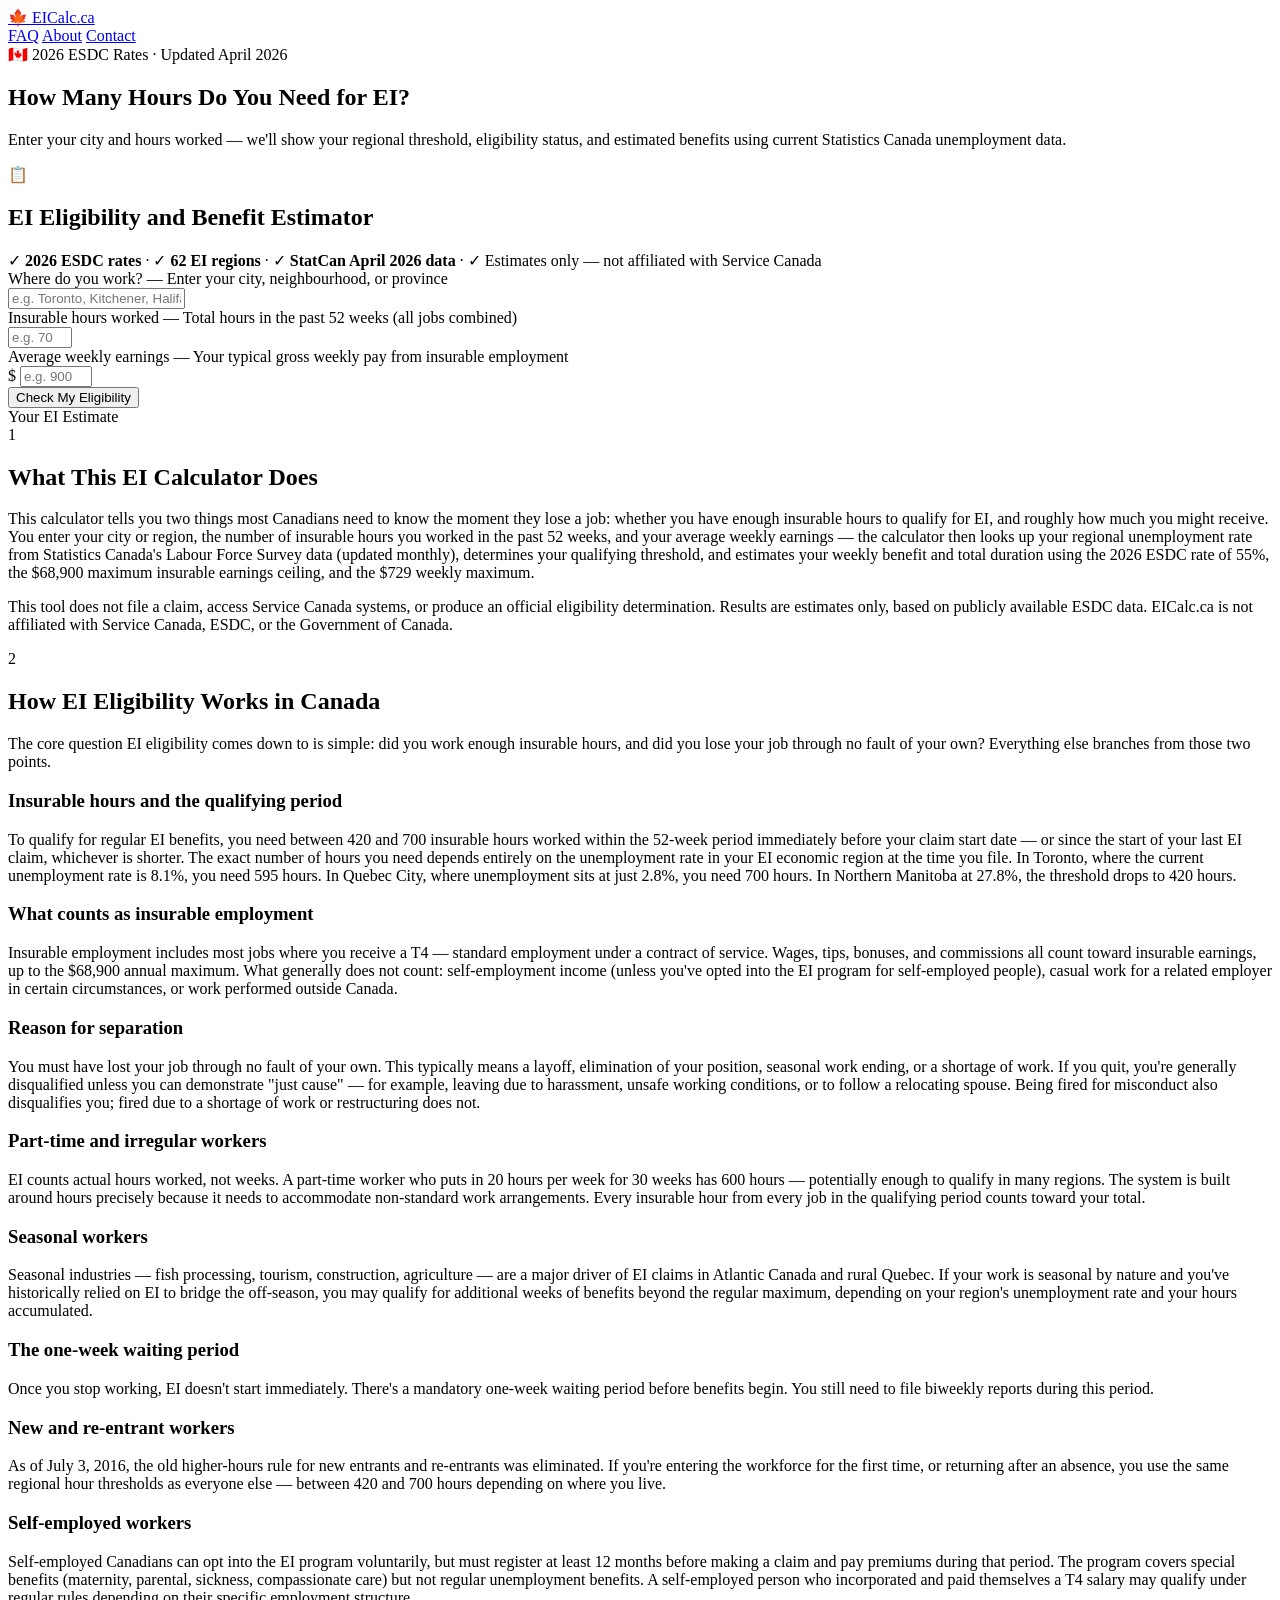
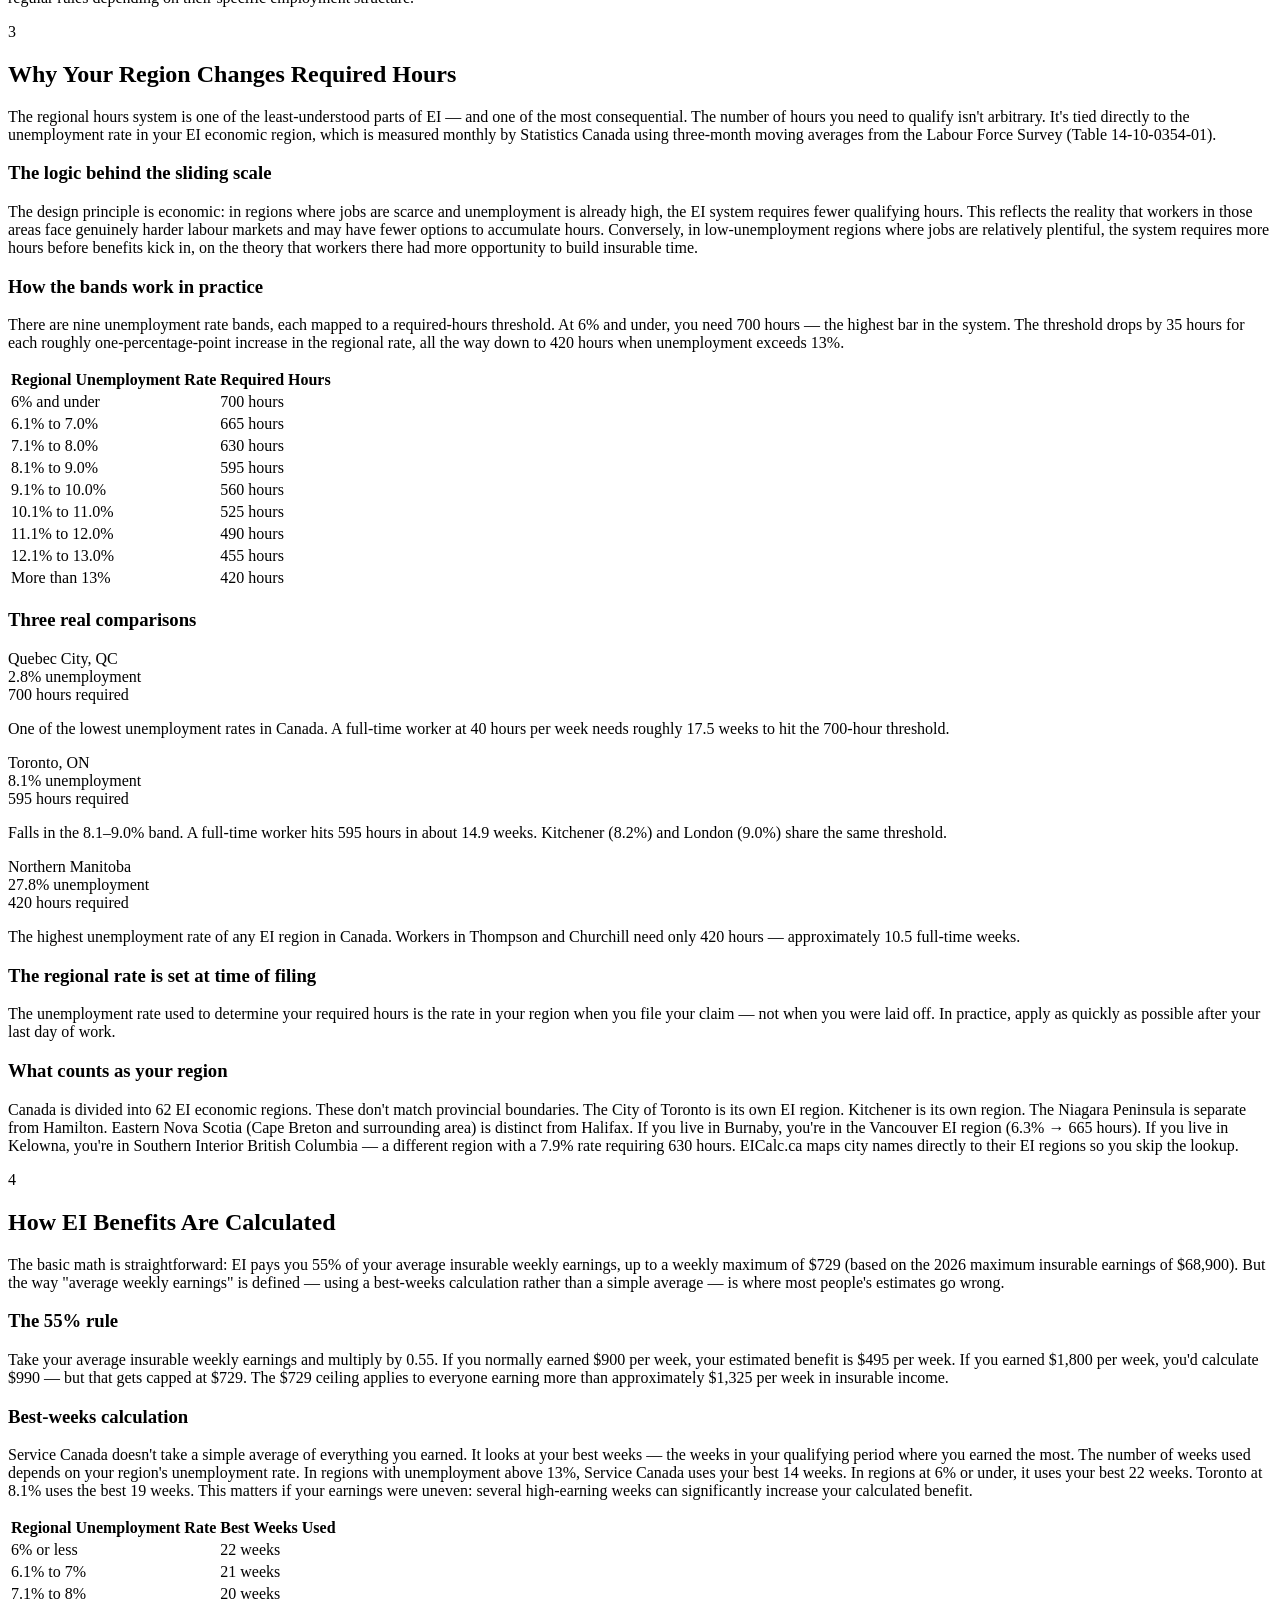
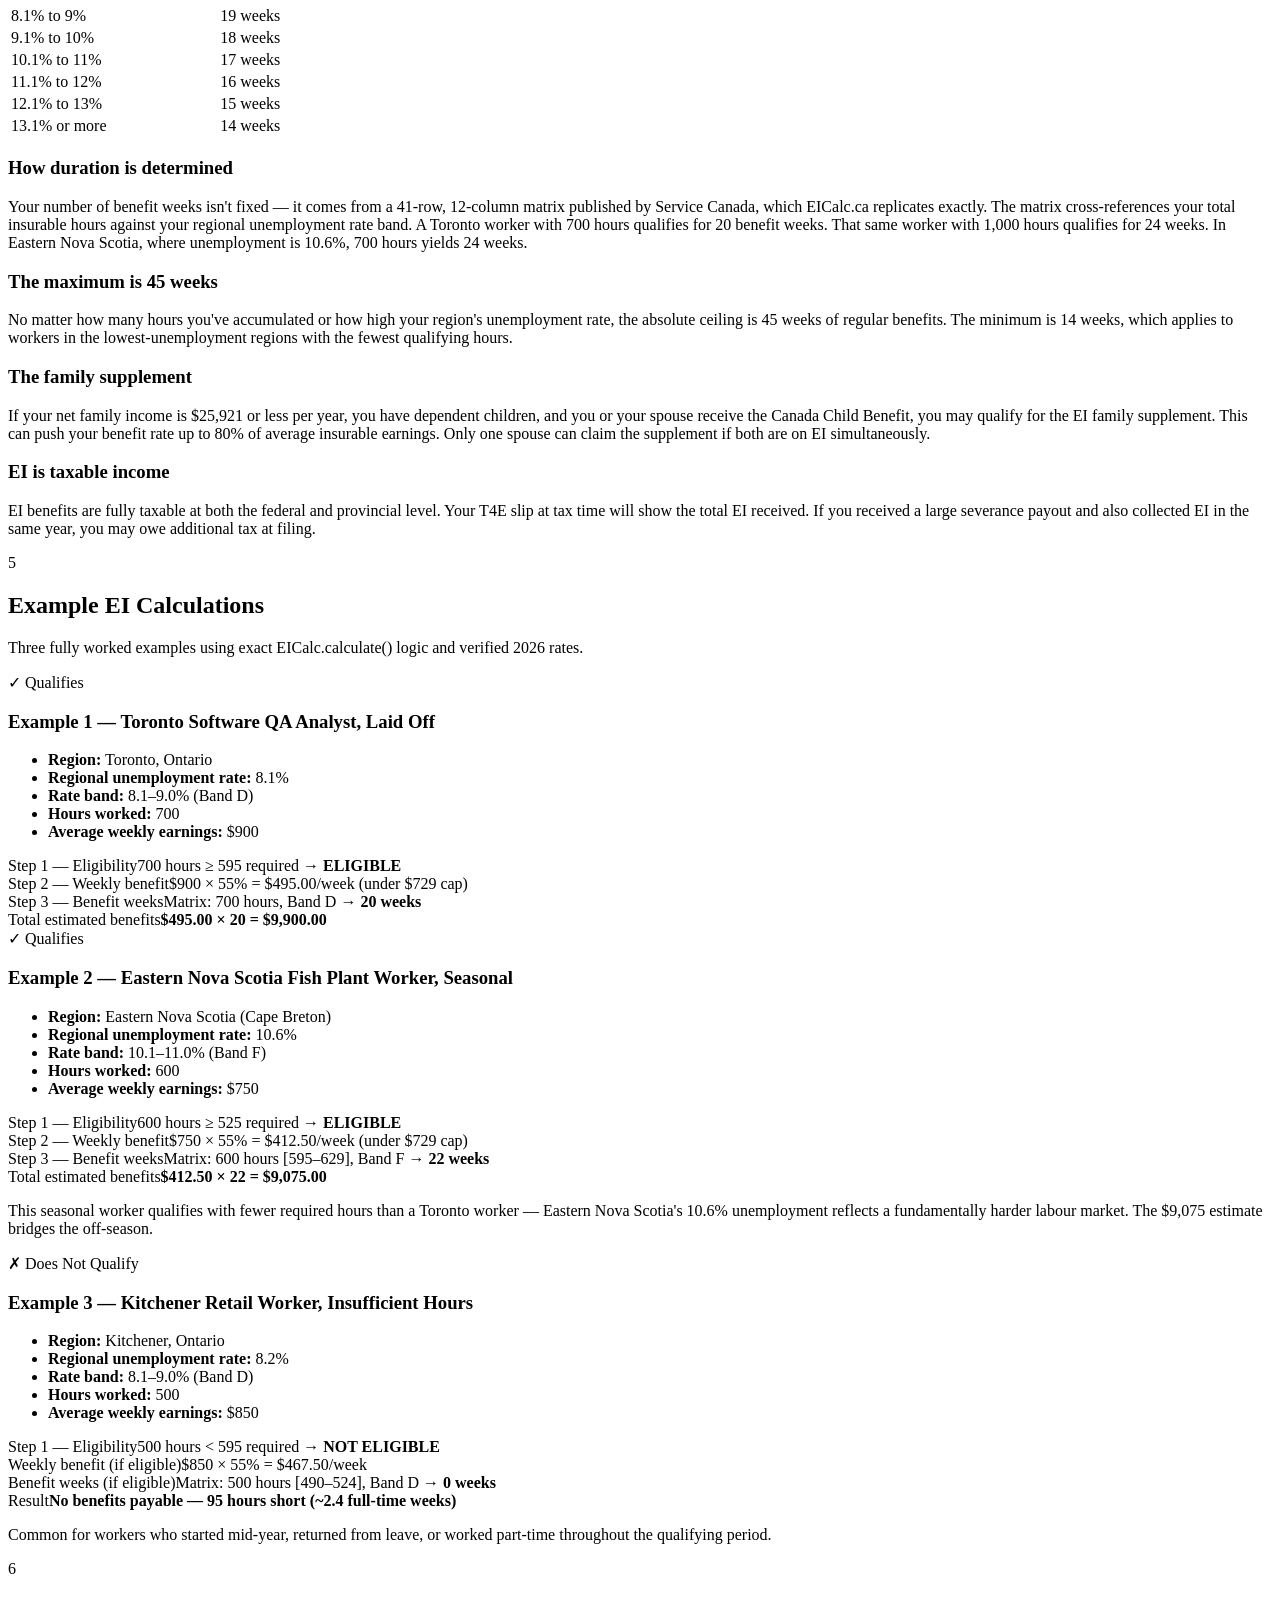
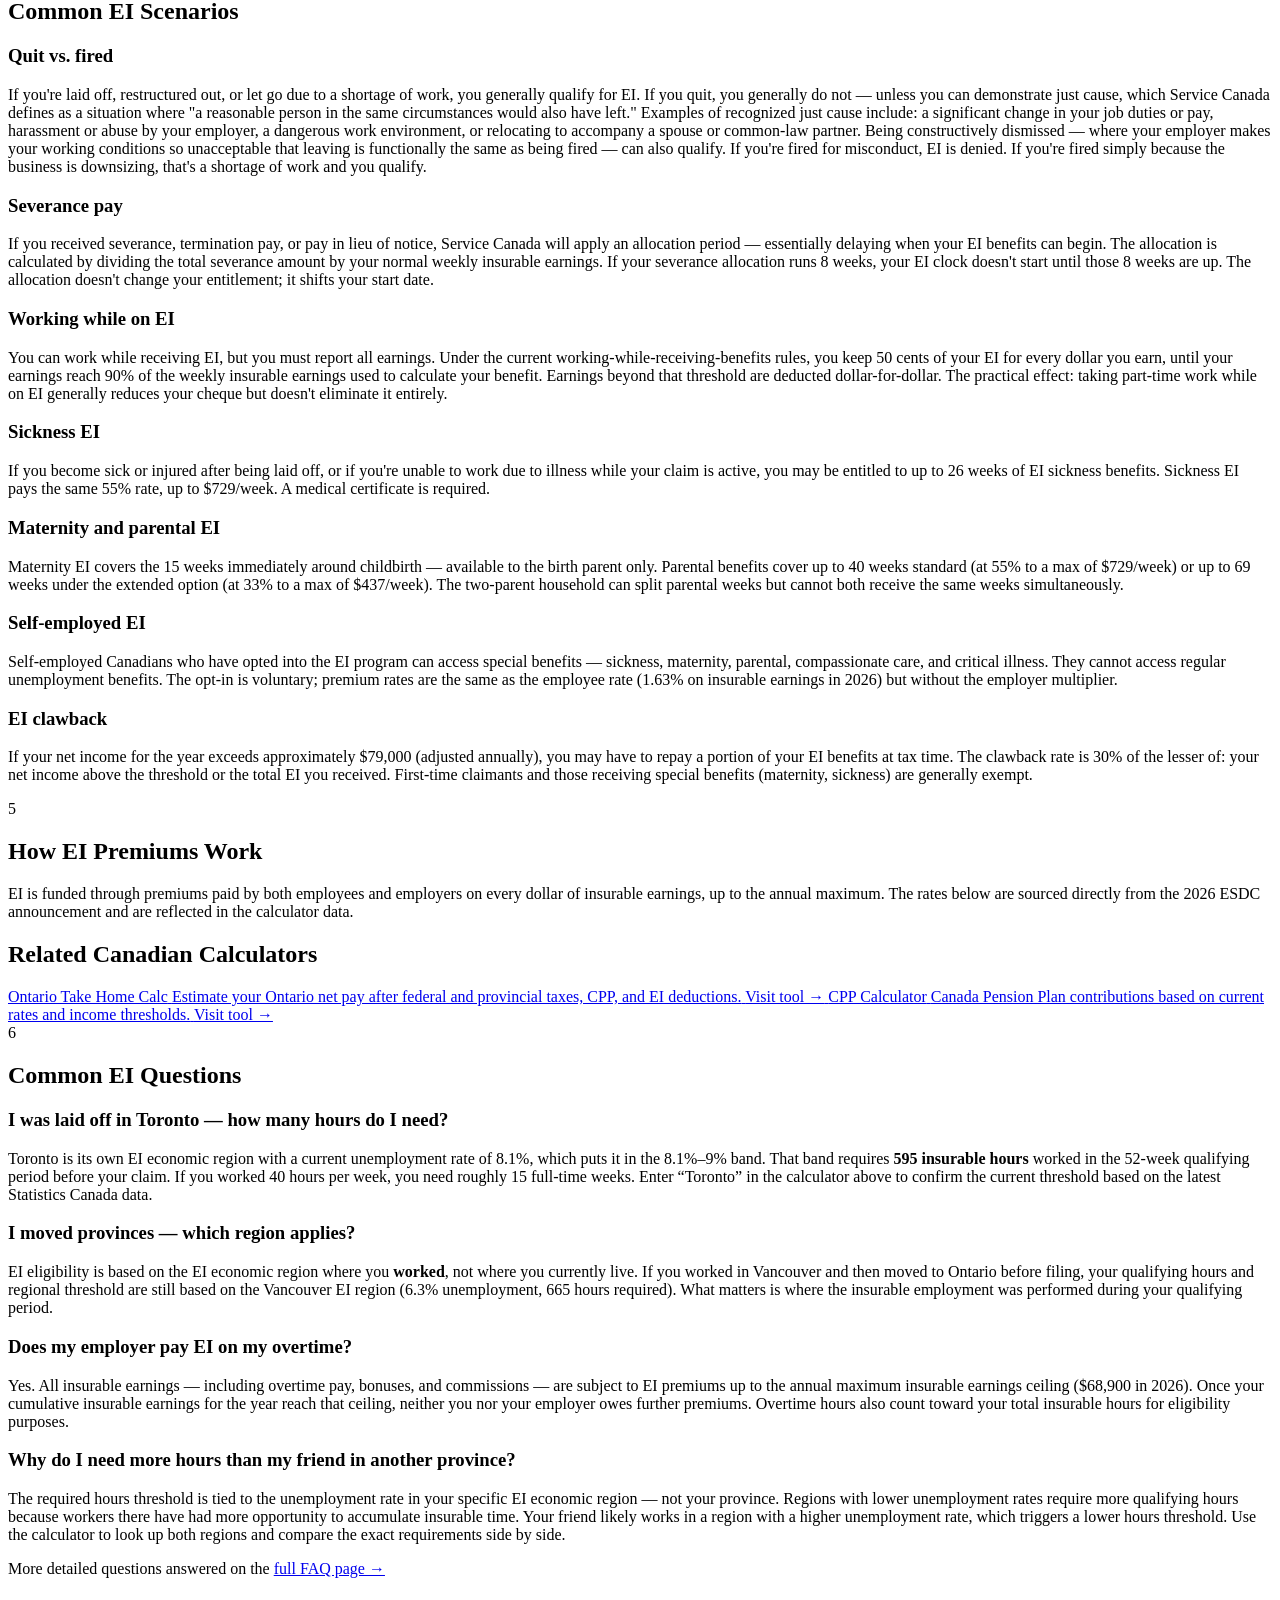
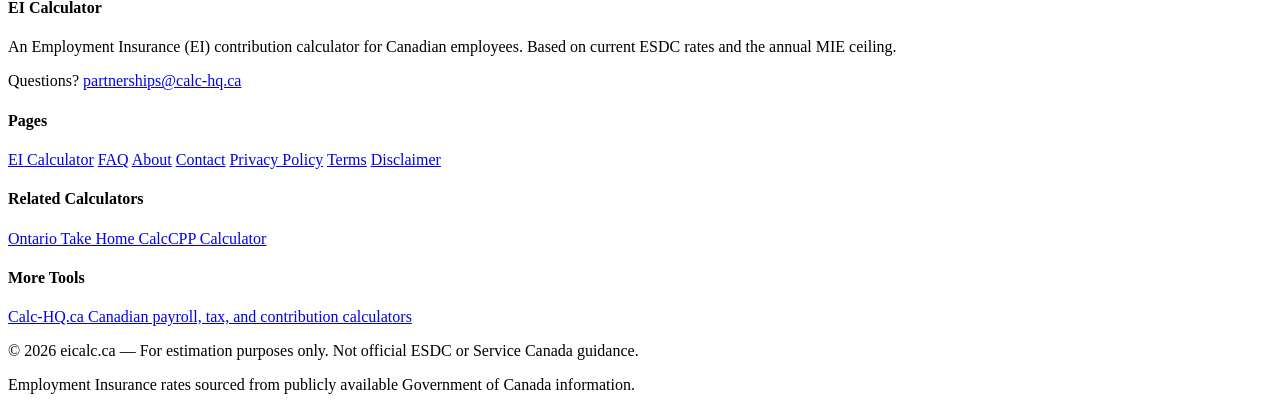
==== index.html @ e68c2d92 "index.html: add StatCan link, EI Premiums section, inline FAQ (authority gap patches)" ====
<!DOCTYPE html>
<html lang="en-CA">
<head>
  <meta charset="UTF-8" />
  <meta name="viewport" content="width=device-width, initial-scale=1.0" />
  <title>EI Eligibility Calculator 2026 — How Many Hours Do You Need? | EICalc.ca</title>
  <meta name="description" content="Find out how many insurable hours you need for EI and estimate your weekly benefits. Uses 2026 ESDC rates and current Statistics Canada regional unemployment data for all 62 EI regions." />
  <link rel="canonical" href="https://eicalc.ca/" />
  <link rel="icon" href="data:image/svg+xml,<svg xmlns='http://www.w3.org/2000/svg' viewBox='0 0 100 100'><text y='.9em' font-size='90'>🍁</text></svg>" />
  <link rel="stylesheet" href="css/style.css" />

  <script type="application/ld+json">
  {
    "@context": "https://schema.org",
    "@type": "WebApplication",
    "name": "EI Eligibility and Benefit Estimator",
    "url": "https://eicalc.ca",
    "description": "Enter your city or region, insurable hours worked, and average weekly earnings to find out if you qualify for EI and how much you could receive. Uses 2026 ESDC rates and Statistics Canada regional unemployment data.",
    "applicationCategory": "FinanceApplication",
    "operatingSystem": "Any",
    "browserRequirements": "Requires JavaScript",
    "offers": {
      "@type": "Offer",
      "price": "0",
      "priceCurrency": "CAD"
    },
    "creator": {
      "@type": "Organization",
      "name": "EICalc.ca",
      "url": "https://eicalc.ca"
    }
  }
  </script>

  <script async src="https://pagead2.googlesyndication.com/pagead/js/adsbygoogle.js?client=ca-pub-7744853829365165" crossorigin="anonymous"></script>
</head>
<body>

  <!-- ── Site Header ── -->
  <header class="site-header">
    <div class="header-inner">
      <a href="index.html" class="site-logo">
        <span class="logo-maple">🍁</span>
        <span class="logo-text">EI<span>Calc</span>.ca</span>
      </a>
      <nav class="site-nav">
        <a href="faq.html">FAQ</a>
        <a href="about.html">About</a>
        <a href="contact.html">Contact</a>
      </nav>
    </div>
  </header>

  <!-- ── Hero ── -->
  <section class="hero">
    <div class="hero-inner">
      <div class="hero-badge">🇨🇦 2026 ESDC Rates · Updated April 2026</div>
      <h1>How Many Hours Do You Need for EI?</h1>
      <p>Enter your city and hours worked — we'll show your regional threshold, eligibility status, and estimated benefits using current Statistics Canada unemployment data.</p>
    </div>
  </section>

  <!-- ── Main Content ── -->
  <main class="main-content">

    <!-- ── Calculator Card ── -->
    <div class="calc-card" id="calculator">
      <div class="calc-header">
        <span class="calc-icon">📋</span>
        <h2>EI Eligibility and Benefit Estimator</h2>
      </div>

      <div class="trust-strip">
        <span class="ts-item"><span>✓</span> <strong>2026 ESDC rates</strong></span>
        <span class="ts-sep">·</span>
        <span class="ts-item"><span>✓</span> <strong>62 EI regions</strong></span>
        <span class="ts-sep">·</span>
        <span class="ts-item"><span>✓</span> <strong>StatCan April 2026 data</strong></span>
        <span class="ts-sep">·</span>
        <span class="ts-item"><span>✓</span> Estimates only — not affiliated with Service Canada</span>
      </div>

      <div class="calc-body">

        <!-- Step 1: Location -->
        <div class="input-group">
          <label for="location-input">
            Where do you work?
            <span class="label-sub"> — Enter your city, neighbourhood, or province</span>
          </label>
          <div class="location-wrap">
            <input
              type="text"
              id="location-input"
              class="location-input"
              placeholder="e.g. Toronto, Kitchener, Halifax, BC…"
              autocomplete="off"
              aria-label="Enter your city or province"
              aria-autocomplete="list"
              aria-controls="autocomplete-list"
            />
            <div id="autocomplete-list" class="autocomplete-dropdown" role="listbox" aria-label="Region suggestions"></div>
          </div>
          <div id="region-confirmed" class="region-confirmed" aria-live="polite"></div>
        </div>

        <!-- Step 2: Hours Worked -->
        <div class="input-group">
          <label for="hours-input">
            Insurable hours worked
            <span class="label-sub"> — Total hours in the past 52 weeks (all jobs combined)</span>
          </label>
          <div class="input-wrap">
            <input
              type="number"
              id="hours-input"
              placeholder="e.g. 700"
              min="0"
              max="9999"
              step="1"
              aria-label="Hours worked in the past 52 weeks"
            />
          </div>
        </div>

        <!-- Step 3: Average Weekly Earnings -->
        <div class="input-group">
          <label for="earnings-input">
            Average weekly earnings
            <span class="label-sub"> — Your typical gross weekly pay from insurable employment</span>
          </label>
          <div class="input-wrap input-wrap-dollar">
            <span class="input-prefix">$</span>
            <input
              type="number"
              id="earnings-input"
              placeholder="e.g. 900"
              min="0"
              max="99999"
              step="1"
              aria-label="Average weekly earnings in dollars"
            />
          </div>
        </div>

        <!-- CTA -->
        <button class="btn-calculate" id="btn-check" onclick="runCalculator()">
          Check My Eligibility
        </button>

        <!-- Results Card -->
        <div class="results-section" id="results-section" aria-live="polite">
          <div class="results-divider"></div>
          <div class="results-label">Your EI Estimate</div>

          <div class="eligibility-banner" id="eligibility-banner"></div>

          <div class="results-grid" id="results-grid"></div>

          <div class="results-breakdown" id="results-breakdown"></div>

          <div class="results-note" id="results-note"></div>
        </div>

      </div><!-- /calc-body -->
    </div><!-- /calc-card -->

    <!-- Ad unit — after calculator -->
    <div class="ad-unit ad-inactive" aria-hidden="true">
      <ins class="adsbygoogle"
           data-ad-client="ca-pub-7744853829365165"
           data-ad-format="auto"
           data-full-width-responsive="true"></ins>
    </div>

    <!-- ── Authority Sections ── -->

    <!-- Section 1: What This Calculator Does -->
    <section class="authority-section" id="what-this-does">
      <div class="section-header">
        <div class="section-number">1</div>
        <h2>What This EI Calculator Does</h2>
      </div>
      <p>This calculator tells you two things most Canadians need to know the moment they lose a job: whether you have enough insurable hours to qualify for EI, and roughly how much you might receive. You enter your city or region, the number of insurable hours you worked in the past 52 weeks, and your average weekly earnings — the calculator then looks up your regional unemployment rate from Statistics Canada's Labour Force Survey data (updated monthly), determines your qualifying threshold, and estimates your weekly benefit and total duration using the 2026 ESDC rate of 55%, the $68,900 maximum insurable earnings ceiling, and the $729 weekly maximum.</p>
      <p>This tool does not file a claim, access Service Canada systems, or produce an official eligibility determination. Results are estimates only, based on publicly available ESDC data. EICalc.ca is not affiliated with Service Canada, ESDC, or the Government of Canada.</p>
    </section>

    <!-- Ad unit — between sections -->
    <div class="ad-unit ad-inactive" aria-hidden="true">
      <ins class="adsbygoogle"
           data-ad-client="ca-pub-7744853829365165"
           data-ad-format="auto"
           data-full-width-responsive="true"></ins>
    </div>

    <!-- Section 2: How EI Eligibility Works -->
    <section class="authority-section" id="how-eligibility-works">
      <div class="section-header">
        <div class="section-number">2</div>
        <h2>How EI Eligibility Works in Canada</h2>
      </div>
      <p>The core question EI eligibility comes down to is simple: did you work enough insurable hours, and did you lose your job through no fault of your own? Everything else branches from those two points.</p>

      <h3>Insurable hours and the qualifying period</h3>
      <p>To qualify for regular EI benefits, you need between 420 and 700 insurable hours worked within the 52-week period immediately before your claim start date — or since the start of your last EI claim, whichever is shorter. The exact number of hours you need depends entirely on the unemployment rate in your EI economic region at the time you file. In Toronto, where the current unemployment rate is 8.1%, you need 595 hours. In Quebec City, where unemployment sits at just 2.8%, you need 700 hours. In Northern Manitoba at 27.8%, the threshold drops to 420 hours.</p>

      <h3>What counts as insurable employment</h3>
      <p>Insurable employment includes most jobs where you receive a T4 — standard employment under a contract of service. Wages, tips, bonuses, and commissions all count toward insurable earnings, up to the $68,900 annual maximum. What generally does not count: self-employment income (unless you've opted into the EI program for self-employed people), casual work for a related employer in certain circumstances, or work performed outside Canada.</p>

      <h3>Reason for separation</h3>
      <p>You must have lost your job through no fault of your own. This typically means a layoff, elimination of your position, seasonal work ending, or a shortage of work. If you quit, you're generally disqualified unless you can demonstrate "just cause" — for example, leaving due to harassment, unsafe working conditions, or to follow a relocating spouse. Being fired for misconduct also disqualifies you; fired due to a shortage of work or restructuring does not.</p>

      <h3>Part-time and irregular workers</h3>
      <p>EI counts actual hours worked, not weeks. A part-time worker who puts in 20 hours per week for 30 weeks has 600 hours — potentially enough to qualify in many regions. The system is built around hours precisely because it needs to accommodate non-standard work arrangements. Every insurable hour from every job in the qualifying period counts toward your total.</p>

      <h3>Seasonal workers</h3>
      <p>Seasonal industries — fish processing, tourism, construction, agriculture — are a major driver of EI claims in Atlantic Canada and rural Quebec. If your work is seasonal by nature and you've historically relied on EI to bridge the off-season, you may qualify for additional weeks of benefits beyond the regular maximum, depending on your region's unemployment rate and your hours accumulated.</p>

      <h3>The one-week waiting period</h3>
      <p>Once you stop working, EI doesn't start immediately. There's a mandatory one-week waiting period before benefits begin. You still need to file biweekly reports during this period.</p>

      <h3>New and re-entrant workers</h3>
      <p>As of July 3, 2016, the old higher-hours rule for new entrants and re-entrants was eliminated. If you're entering the workforce for the first time, or returning after an absence, you use the same regional hour thresholds as everyone else — between 420 and 700 hours depending on where you live.</p>

      <h3>Self-employed workers</h3>
      <p>Self-employed Canadians can opt into the EI program voluntarily, but must register at least 12 months before making a claim and pay premiums during that period. The program covers special benefits (maternity, parental, sickness, compassionate care) but not regular unemployment benefits. A self-employed person who incorporated and paid themselves a T4 salary may qualify under regular rules depending on their specific employment structure.</p>
    </section>

    <!-- Section 3: Why Your Region Changes Required Hours -->
    <section class="authority-section" id="why-region-matters">
      <div class="section-header">
        <div class="section-number">3</div>
        <h2>Why Your Region Changes Required Hours</h2>
      </div>
      <p>The regional hours system is one of the least-understood parts of EI — and one of the most consequential. The number of hours you need to qualify isn't arbitrary. It's tied directly to the unemployment rate in your EI economic region, which is measured monthly by Statistics Canada using three-month moving averages from the Labour Force Survey (Table 14-10-0354-01).</p>

      <h3>The logic behind the sliding scale</h3>
      <p>The design principle is economic: in regions where jobs are scarce and unemployment is already high, the EI system requires fewer qualifying hours. This reflects the reality that workers in those areas face genuinely harder labour markets and may have fewer options to accumulate hours. Conversely, in low-unemployment regions where jobs are relatively plentiful, the system requires more hours before benefits kick in, on the theory that workers there had more opportunity to build insurable time.</p>

      <h3>How the bands work in practice</h3>
      <p>There are nine unemployment rate bands, each mapped to a required-hours threshold. At 6% and under, you need 700 hours — the highest bar in the system. The threshold drops by 35 hours for each roughly one-percentage-point increase in the regional rate, all the way down to 420 hours when unemployment exceeds 13%.</p>

      <div class="threshold-table-wrap">
        <table class="threshold-table">
          <thead>
            <tr>
              <th>Regional Unemployment Rate</th>
              <th>Required Hours</th>
            </tr>
          </thead>
          <tbody>
            <tr><td>6% and under</td><td>700 hours</td></tr>
            <tr><td>6.1% to 7.0%</td><td>665 hours</td></tr>
            <tr><td>7.1% to 8.0%</td><td>630 hours</td></tr>
            <tr><td>8.1% to 9.0%</td><td>595 hours</td></tr>
            <tr><td>9.1% to 10.0%</td><td>560 hours</td></tr>
            <tr><td>10.1% to 11.0%</td><td>525 hours</td></tr>
            <tr><td>11.1% to 12.0%</td><td>490 hours</td></tr>
            <tr><td>12.1% to 13.0%</td><td>455 hours</td></tr>
            <tr><td>More than 13%</td><td>420 hours</td></tr>
          </tbody>
        </table>
      </div>

      <h3>Three real comparisons</h3>

      <div class="comparison-grid">
        <div class="comparison-card">
          <div class="comp-region">Quebec City, QC</div>
          <div class="comp-rate">2.8% unemployment</div>
          <div class="comp-hours">700 hours required</div>
          <p>One of the lowest unemployment rates in Canada. A full-time worker at 40 hours per week needs roughly 17.5 weeks to hit the 700-hour threshold.</p>
        </div>
        <div class="comparison-card">
          <div class="comp-region">Toronto, ON</div>
          <div class="comp-rate">8.1% unemployment</div>
          <div class="comp-hours">595 hours required</div>
          <p>Falls in the 8.1–9.0% band. A full-time worker hits 595 hours in about 14.9 weeks. Kitchener (8.2%) and London (9.0%) share the same threshold.</p>
        </div>
        <div class="comparison-card">
          <div class="comp-region">Northern Manitoba</div>
          <div class="comp-rate">27.8% unemployment</div>
          <div class="comp-hours">420 hours required</div>
          <p>The highest unemployment rate of any EI region in Canada. Workers in Thompson and Churchill need only 420 hours — approximately 10.5 full-time weeks.</p>
        </div>
      </div>

      <h3>The regional rate is set at time of filing</h3>
      <p>The unemployment rate used to determine your required hours is the rate in your region when you file your claim — not when you were laid off. In practice, apply as quickly as possible after your last day of work.</p>

      <h3>What counts as your region</h3>
      <p>Canada is divided into 62 EI economic regions. These don't match provincial boundaries. The City of Toronto is its own EI region. Kitchener is its own region. The Niagara Peninsula is separate from Hamilton. Eastern Nova Scotia (Cape Breton and surrounding area) is distinct from Halifax. If you live in Burnaby, you're in the Vancouver EI region (6.3% → 665 hours). If you live in Kelowna, you're in Southern Interior British Columbia — a different region with a 7.9% rate requiring 630 hours. EICalc.ca maps city names directly to their EI regions so you skip the lookup.</p>
    </section>

    <!-- Ad unit — between sections -->
    <div class="ad-unit ad-inactive" aria-hidden="true">
      <ins class="adsbygoogle"
           data-ad-client="ca-pub-7744853829365165"
           data-ad-format="auto"
           data-full-width-responsive="true"></ins>
    </div>

    <!-- Section 4: How EI Benefits Are Calculated -->
    <section class="authority-section" id="how-benefits-calculated">
      <div class="section-header">
        <div class="section-number">4</div>
        <h2>How EI Benefits Are Calculated</h2>
      </div>
      <p>The basic math is straightforward: EI pays you 55% of your average insurable weekly earnings, up to a weekly maximum of $729 (based on the 2026 maximum insurable earnings of $68,900). But the way "average weekly earnings" is defined — using a best-weeks calculation rather than a simple average — is where most people's estimates go wrong.</p>

      <h3>The 55% rule</h3>
      <p>Take your average insurable weekly earnings and multiply by 0.55. If you normally earned $900 per week, your estimated benefit is $495 per week. If you earned $1,800 per week, you'd calculate $990 — but that gets capped at $729. The $729 ceiling applies to everyone earning more than approximately $1,325 per week in insurable income.</p>

      <h3>Best-weeks calculation</h3>
      <p>Service Canada doesn't take a simple average of everything you earned. It looks at your best weeks — the weeks in your qualifying period where you earned the most. The number of weeks used depends on your region's unemployment rate. In regions with unemployment above 13%, Service Canada uses your best 14 weeks. In regions at 6% or under, it uses your best 22 weeks. Toronto at 8.1% uses the best 19 weeks. This matters if your earnings were uneven: several high-earning weeks can significantly increase your calculated benefit.</p>

      <div class="threshold-table-wrap">
        <table class="threshold-table">
          <thead>
            <tr>
              <th>Regional Unemployment Rate</th>
              <th>Best Weeks Used</th>
            </tr>
          </thead>
          <tbody>
            <tr><td>6% or less</td><td>22 weeks</td></tr>
            <tr><td>6.1% to 7%</td><td>21 weeks</td></tr>
            <tr><td>7.1% to 8%</td><td>20 weeks</td></tr>
            <tr><td>8.1% to 9%</td><td>19 weeks</td></tr>
            <tr><td>9.1% to 10%</td><td>18 weeks</td></tr>
            <tr><td>10.1% to 11%</td><td>17 weeks</td></tr>
            <tr><td>11.1% to 12%</td><td>16 weeks</td></tr>
            <tr><td>12.1% to 13%</td><td>15 weeks</td></tr>
            <tr><td>13.1% or more</td><td>14 weeks</td></tr>
          </tbody>
        </table>
      </div>

      <h3>How duration is determined</h3>
      <p>Your number of benefit weeks isn't fixed — it comes from a 41-row, 12-column matrix published by Service Canada, which EICalc.ca replicates exactly. The matrix cross-references your total insurable hours against your regional unemployment rate band. A Toronto worker with 700 hours qualifies for 20 benefit weeks. That same worker with 1,000 hours qualifies for 24 weeks. In Eastern Nova Scotia, where unemployment is 10.6%, 700 hours yields 24 weeks.</p>

      <h3>The maximum is 45 weeks</h3>
      <p>No matter how many hours you've accumulated or how high your region's unemployment rate, the absolute ceiling is 45 weeks of regular benefits. The minimum is 14 weeks, which applies to workers in the lowest-unemployment regions with the fewest qualifying hours.</p>

      <h3>The family supplement</h3>
      <p>If your net family income is $25,921 or less per year, you have dependent children, and you or your spouse receive the Canada Child Benefit, you may qualify for the EI family supplement. This can push your benefit rate up to 80% of average insurable earnings. Only one spouse can claim the supplement if both are on EI simultaneously.</p>

      <h3>EI is taxable income</h3>
      <p>EI benefits are fully taxable at both the federal and provincial level. Your T4E slip at tax time will show the total EI received. If you received a large severance payout and also collected EI in the same year, you may owe additional tax at filing.</p>
    </section>

    <!-- Section 5: Example EI Calculations -->
    <section class="authority-section" id="example-calculations">
      <div class="section-header">
        <div class="section-number">5</div>
        <h2>Example EI Calculations</h2>
      </div>
      <p>Three fully worked examples using exact EICalc.calculate() logic and verified 2026 rates.</p>

      <!-- Example 1 -->
      <div class="example-card example-pass">
        <div class="example-label example-label-pass">✓ Qualifies</div>
        <h3>Example 1 — Toronto Software QA Analyst, Laid Off</h3>
        <ul class="example-inputs">
          <li><strong>Region:</strong> Toronto, Ontario</li>
          <li><strong>Regional unemployment rate:</strong> 8.1%</li>
          <li><strong>Rate band:</strong> 8.1–9.0% (Band D)</li>
          <li><strong>Hours worked:</strong> 700</li>
          <li><strong>Average weekly earnings:</strong> $900</li>
        </ul>
        <div class="example-steps">
          <div class="step"><span class="step-label">Step 1 — Eligibility</span><span class="step-value">700 hours ≥ 595 required → <strong>ELIGIBLE</strong></span></div>
          <div class="step"><span class="step-label">Step 2 — Weekly benefit</span><span class="step-value">$900 × 55% = $495.00/week (under $729 cap)</span></div>
          <div class="step"><span class="step-label">Step 3 — Benefit weeks</span><span class="step-value">Matrix: 700 hours, Band D → <strong>20 weeks</strong></span></div>
          <div class="step step-total"><span class="step-label">Total estimated benefits</span><span class="step-value"><strong>$495.00 × 20 = $9,900.00</strong></span></div>
        </div>
      </div>

      <!-- Example 2 -->
      <div class="example-card example-pass">
        <div class="example-label example-label-pass">✓ Qualifies</div>
        <h3>Example 2 — Eastern Nova Scotia Fish Plant Worker, Seasonal</h3>
        <ul class="example-inputs">
          <li><strong>Region:</strong> Eastern Nova Scotia (Cape Breton)</li>
          <li><strong>Regional unemployment rate:</strong> 10.6%</li>
          <li><strong>Rate band:</strong> 10.1–11.0% (Band F)</li>
          <li><strong>Hours worked:</strong> 600</li>
          <li><strong>Average weekly earnings:</strong> $750</li>
        </ul>
        <div class="example-steps">
          <div class="step"><span class="step-label">Step 1 — Eligibility</span><span class="step-value">600 hours ≥ 525 required → <strong>ELIGIBLE</strong></span></div>
          <div class="step"><span class="step-label">Step 2 — Weekly benefit</span><span class="step-value">$750 × 55% = $412.50/week (under $729 cap)</span></div>
          <div class="step"><span class="step-label">Step 3 — Benefit weeks</span><span class="step-value">Matrix: 600 hours [595–629], Band F → <strong>22 weeks</strong></span></div>
          <div class="step step-total"><span class="step-label">Total estimated benefits</span><span class="step-value"><strong>$412.50 × 22 = $9,075.00</strong></span></div>
        </div>
        <p class="example-note">This seasonal worker qualifies with fewer required hours than a Toronto worker — Eastern Nova Scotia's 10.6% unemployment reflects a fundamentally harder labour market. The $9,075 estimate bridges the off-season.</p>
      </div>

      <!-- Example 3 -->
      <div class="example-card example-fail">
        <div class="example-label example-label-fail">✗ Does Not Qualify</div>
        <h3>Example 3 — Kitchener Retail Worker, Insufficient Hours</h3>
        <ul class="example-inputs">
          <li><strong>Region:</strong> Kitchener, Ontario</li>
          <li><strong>Regional unemployment rate:</strong> 8.2%</li>
          <li><strong>Rate band:</strong> 8.1–9.0% (Band D)</li>
          <li><strong>Hours worked:</strong> 500</li>
          <li><strong>Average weekly earnings:</strong> $850</li>
        </ul>
        <div class="example-steps">
          <div class="step step-fail"><span class="step-label">Step 1 — Eligibility</span><span class="step-value">500 hours &lt; 595 required → <strong>NOT ELIGIBLE</strong></span></div>
          <div class="step"><span class="step-label">Weekly benefit (if eligible)</span><span class="step-value">$850 × 55% = $467.50/week</span></div>
          <div class="step"><span class="step-label">Benefit weeks (if eligible)</span><span class="step-value">Matrix: 500 hours [490–524], Band D → <strong>0 weeks</strong></span></div>
          <div class="step step-total step-fail"><span class="step-label">Result</span><span class="step-value"><strong>No benefits payable — 95 hours short (~2.4 full-time weeks)</strong></span></div>
        </div>
        <p class="example-note">Common for workers who started mid-year, returned from leave, or worked part-time throughout the qualifying period.</p>
      </div>
    </section>

    <!-- Ad unit — between sections -->
    <div class="ad-unit ad-inactive" aria-hidden="true">
      <ins class="adsbygoogle"
           data-ad-client="ca-pub-7744853829365165"
           data-ad-format="auto"
           data-full-width-responsive="true"></ins>
    </div>

    <!-- Section 6: Common EI Scenarios -->
    <section class="authority-section" id="common-scenarios">
      <div class="section-header">
        <div class="section-number">6</div>
        <h2>Common EI Scenarios</h2>
      </div>

      <h3>Quit vs. fired</h3>
      <p>If you're laid off, restructured out, or let go due to a shortage of work, you generally qualify for EI. If you quit, you generally do not — unless you can demonstrate just cause, which Service Canada defines as a situation where "a reasonable person in the same circumstances would also have left." Examples of recognized just cause include: a significant change in your job duties or pay, harassment or abuse by your employer, a dangerous work environment, or relocating to accompany a spouse or common-law partner. Being constructively dismissed — where your employer makes your working conditions so unacceptable that leaving is functionally the same as being fired — can also qualify. If you're fired for misconduct, EI is denied. If you're fired simply because the business is downsizing, that's a shortage of work and you qualify.</p>

      <h3>Severance pay</h3>
      <p>If you received severance, termination pay, or pay in lieu of notice, Service Canada will apply an allocation period — essentially delaying when your EI benefits can begin. The allocation is calculated by dividing the total severance amount by your normal weekly insurable earnings. If your severance allocation runs 8 weeks, your EI clock doesn't start until those 8 weeks are up. The allocation doesn't change your entitlement; it shifts your start date.</p>

      <h3>Working while on EI</h3>
      <p>You can work while receiving EI, but you must report all earnings. Under the current working-while-receiving-benefits rules, you keep 50 cents of your EI for every dollar you earn, until your earnings reach 90% of the weekly insurable earnings used to calculate your benefit. Earnings beyond that threshold are deducted dollar-for-dollar. The practical effect: taking part-time work while on EI generally reduces your cheque but doesn't eliminate it entirely.</p>

      <h3>Sickness EI</h3>
      <p>If you become sick or injured after being laid off, or if you're unable to work due to illness while your claim is active, you may be entitled to up to 26 weeks of EI sickness benefits. Sickness EI pays the same 55% rate, up to $729/week. A medical certificate is required.</p>

      <h3>Maternity and parental EI</h3>
      <p>Maternity EI covers the 15 weeks immediately around childbirth — available to the birth parent only. Parental benefits cover up to 40 weeks standard (at 55% to a max of $729/week) or up to 69 weeks under the extended option (at 33% to a max of $437/week). The two-parent household can split parental weeks but cannot both receive the same weeks simultaneously.</p>

      <h3>Self-employed EI</h3>
      <p>Self-employed Canadians who have opted into the EI program can access special benefits — sickness, maternity, parental, compassionate care, and critical illness. They cannot access regular unemployment benefits. The opt-in is voluntary; premium rates are the same as the employee rate (1.63% on insurable earnings in 2026) but without the employer multiplier.</p>

      <h3>EI clawback</h3>
      <p>If your net income for the year exceeds approximately $79,000 (adjusted annually), you may have to repay a portion of your EI benefits at tax time. The clawback rate is 30% of the lesser of: your net income above the threshold or the total EI you received. First-time claimants and those receiving special benefits (maternity, sickness) are generally exempt.</p>
    </section>

    <!-- ── Section 5: How EI Premiums Work ── -->
    <section class="authority-section" id="how-premiums-work">
      <div class="section-header">
        <div class="section-number">5</div>
        <h2>How EI Premiums Work</h2>
      </div>
      <p>EI is funded through premiums paid by both employees and employers on every dollar of insurable earnings, up to the annual maximum. The rates below are sourced directly from the 2026 ESDC announcement and are reflected in the calculator data.</p>
      <div id="premiums-table"></div>
      <script>
        (function () {
          var C = EI_CONFIG;
          var empRate = (C.employeeRate * 100).toFixed(2);
          var erRate = (C.employerRate * 100).toFixed(2);
          var empMax = "$" + C.maxEmployeeContribution.toFixed(2).replace(/\B(?=(\d{3})+(?!\d))/g, ",");
          var erMax = "$" + C.maxEmployerContribution.toFixed(2).replace(/\B(?=(\d{3})+(?!\d))/g, ",");
          var mie = "$" + C.maxInsurableEarnings.toLocaleString("en-CA");
          document.getElementById("premiums-table").innerHTML =
            "<table class=\"premiums-tbl\">" +
            "<thead><tr><th>Party</th><th>Rate (per $100)</th><th>2026 Maximum Contribution</th></tr></thead>" +
            "<tbody>" +
            "<tr><td>Employee</td><td>" + empRate + "%</td><td>" + empMax + "</td></tr>" +
            "<tr><td>Employer</td><td>" + erRate + "%</td><td>" + erMax + "</td></tr>" +
            "</tbody></table>" +
            "<p class=\"premiums-note\">Based on 2026 maximum insurable earnings (MIE) of " + mie + ". Employer rate is " + C.employerMultiplier + "&times; the employee rate. " +
            "Source: <a href=\"https://www.canada.ca/en/employment-social-development/news/2025/09/canada-employment-insurance-commission-sets-the-2026-employment-insurance-premium-rate.html\" target=\"_blank\" rel=\"noopener noreferrer\">ESDC 2026 premium announcement ↗</a>.</p>";
        })();
      </script>
    </section>

    <!-- ── Related Calculators ── -->
    <section class="related-section">
      <h2 class="related-heading">Related Canadian Calculators</h2>
      <div id="network-related-calculators" class="related-grid"></div>
    </section>

    <!-- ── Section 6: Inline FAQ ── -->
    <section class="authority-section" id="faq-inline">
      <div class="section-header">
        <div class="section-number">6</div>
        <h2>Common EI Questions</h2>
      </div>

      <div class="faq-item">
        <h3>I was laid off in Toronto — how many hours do I need?</h3>
        <p>Toronto is its own EI economic region with a current unemployment rate of 8.1%, which puts it in the 8.1%–9% band. That band requires <strong>595 insurable hours</strong> worked in the 52-week qualifying period before your claim. If you worked 40 hours per week, you need roughly 15 full-time weeks. Enter “Toronto” in the calculator above to confirm the current threshold based on the latest Statistics Canada data.</p>
      </div>

      <div class="faq-item">
        <h3>I moved provinces — which region applies?</h3>
        <p>EI eligibility is based on the EI economic region where you <strong>worked</strong>, not where you currently live. If you worked in Vancouver and then moved to Ontario before filing, your qualifying hours and regional threshold are still based on the Vancouver EI region (6.3% unemployment, 665 hours required). What matters is where the insurable employment was performed during your qualifying period.</p>
      </div>

      <div class="faq-item">
        <h3>Does my employer pay EI on my overtime?</h3>
        <p>Yes. All insurable earnings — including overtime pay, bonuses, and commissions — are subject to EI premiums up to the annual maximum insurable earnings ceiling ($68,900 in 2026). Once your cumulative insurable earnings for the year reach that ceiling, neither you nor your employer owes further premiums. Overtime hours also count toward your total insurable hours for eligibility purposes.</p>
      </div>

      <div class="faq-item">
        <h3>Why do I need more hours than my friend in another province?</h3>
        <p>The required hours threshold is tied to the unemployment rate in your specific EI economic region — not your province. Regions with lower unemployment rates require more qualifying hours because workers there have had more opportunity to accumulate insurable time. Your friend likely works in a region with a higher unemployment rate, which triggers a lower hours threshold. Use the calculator to look up both regions and compare the exact requirements side by side.</p>
      </div>

      <p class="faq-more">More detailed questions answered on the <a href="faq.html">full FAQ page →</a></p>
    </section>

    <!-- Ad unit — before footer -->
    <div class="ad-unit ad-inactive" aria-hidden="true">
      <ins class="adsbygoogle"
           data-ad-client="ca-pub-7744853829365165"
           data-ad-format="auto"
           data-full-width-responsive="true"></ins>
    </div>

  </main><!-- /main-content -->

  <!-- ── Footer ── -->
  <footer class="site-footer">
    <div id="network-footer"></div>
  </footer>

  <!-- ── Scripts — exact load order ── -->
  <script src="js/ei-config.js"></script>
  <script src="js/ei-calculator.js"></script>
  <script src="js/ads.js"></script>
  <script src="js/network.js"></script>

  <script>
  (function () {
    "use strict";

    var selectedRegion = null;
    var autocompleteActive = false;
    var highlightIndex = -1;

    var locationInput = document.getElementById("location-input");
    var autocompleteList = document.getElementById("autocomplete-list");
    var regionConfirmed = document.getElementById("region-confirmed");

    // ── Autocomplete ──────────────────────────────────────────────────────────
    locationInput.addEventListener("input", function () {
      var q = locationInput.value.trim();
      selectedRegion = null;
      regionConfirmed.innerHTML = "";
      highlightIndex = -1;

      if (q.length < 2) {
        closeAutocomplete();
        return;
      }

      var suggestions = EICalc.suggestRegions(q);
      if (suggestions.length === 0) {
        closeAutocomplete();
        return;
      }

      autocompleteList.innerHTML = "";
      suggestions.forEach(function (s, i) {
        var item = document.createElement("div");
        item.className = "autocomplete-item";
        item.setAttribute("role", "option");
        item.setAttribute("data-index", i);
        item.innerHTML =
          '<span class="ac-name">' + escapeHtml(s.name) + ', ' + escapeHtml(s.province) + '</span>' +
          '<span class="ac-detail">' + s.rate + '% unemployment · ' + s.requiredHours + ' hours required</span>';

        item.addEventListener("mousedown", function (e) {
          e.preventDefault();
          selectRegionFromSuggestion(s);
        });
        autocompleteList.appendChild(item);
      });

      autocompleteList.style.display = "block";
      autocompleteActive = true;
    });

    locationInput.addEventListener("keydown", function (e) {
      var items = autocompleteList.querySelectorAll(".autocomplete-item");
      if (!autocompleteActive || items.length === 0) return;

      if (e.key === "ArrowDown") {
        e.preventDefault();
        highlightIndex = Math.min(highlightIndex + 1, items.length - 1);
        updateHighlight(items);
      } else if (e.key === "ArrowUp") {
        e.preventDefault();
        highlightIndex = Math.max(highlightIndex - 1, 0);
        updateHighlight(items);
      } else if (e.key === "Enter") {
        e.preventDefault();
        if (highlightIndex >= 0 && items[highlightIndex]) {
          items[highlightIndex].dispatchEvent(new MouseEvent("mousedown"));
        }
      } else if (e.key === "Escape") {
        closeAutocomplete();
      }
    });

    locationInput.addEventListener("blur", function () {
      setTimeout(closeAutocomplete, 150);
    });

    function updateHighlight(items) {
      items.forEach(function (item, i) {
        item.classList.toggle("highlighted", i === highlightIndex);
      });
    }

    function closeAutocomplete() {
      autocompleteList.style.display = "none";
      autocompleteActive = false;
      highlightIndex = -1;
    }

    function selectRegionFromSuggestion(s) {
      selectedRegion = EICalc.findRegion(s.id) || EICalc.findRegion(s.name);
      locationInput.value = s.name + ", " + s.province;
      closeAutocomplete();
      regionConfirmed.innerHTML =
        '<span class="rc-check">✓</span> ' +
        '<strong>' + escapeHtml(s.name) + ', ' + escapeHtml(s.province) + '</strong>' +
        ' — ' + s.rate + '% unemployment · <strong>' + s.requiredHours + ' hours required</strong>' +
        ' · <a href="https://www150.statcan.gc.ca/t1/tbl1/en/tv.action?pid=1410035401" target="_blank" rel="noopener noreferrer" class="rc-source">StatCan source ↗</a>';
      regionConfirmed.classList.add("visible");
    }

    // ── Run Calculator ────────────────────────────────────────────────────────
    window.runCalculator = function () {
      var locationVal = locationInput.value.trim();
      var hoursVal = document.getElementById("hours-input").value;
      var earningsVal = document.getElementById("earnings-input").value;

      if (!locationVal) {
        alert("Please enter your city or region.");
        locationInput.focus();
        return;
      }

      var hours = parseInt(hoursVal, 10);
      var earnings = parseFloat(earningsVal);

      if (isNaN(hours) || hours < 0) {
        alert("Please enter a valid number of insurable hours.");
        document.getElementById("hours-input").focus();
        return;
      }

      if (isNaN(earnings) || earnings < 0) {
        alert("Please enter a valid average weekly earnings amount.");
        document.getElementById("earnings-input").focus();
        return;
      }

      // Use selectedRegion id if available, else pass raw query
      var locationQuery = selectedRegion ? selectedRegion.id : locationVal;
      var result = EICalc.calculate(locationQuery, hours, earnings);

      if (result.error === "REGION_NOT_FOUND") {
        alert("Region not found. Please select a region from the autocomplete suggestions.");
        locationInput.focus();
        return;
      }

      renderResults(result);
    };

    function renderResults(r) {
      var section = document.getElementById("results-section");
      var banner = document.getElementById("eligibility-banner");
      var grid = document.getElementById("results-grid");
      var breakdown = document.getElementById("results-breakdown");
      var note = document.getElementById("results-note");

      // Banner
      if (r.eligible) {
        banner.className = "eligibility-banner eligible";
        banner.innerHTML =
          '<span class="banner-icon">✓</span>' +
          '<span class="banner-text"><strong>Eligible for EI</strong> — You meet the hours requirement for your region.</span>';
      } else {
        banner.className = "eligibility-banner ineligible";
        var shortfall = r.requiredHours - r.hoursWorked;
        banner.innerHTML =
          '<span class="banner-icon">✗</span>' +
          '<span class="banner-text"><strong>Not yet eligible</strong> — You need ' +
          shortfall + ' more insurable hours (' + r.requiredHours + ' required, ' +
          r.hoursWorked + ' accumulated).</span>';
      }

      // Results grid
      var weeklyDisplay = r.eligible ? EICalc.fmt(r.weeklyBenefit) : "—";
      var weeksDisplay = r.eligible ? r.benefitWeeks + " weeks" : "—";
      var totalDisplay = r.eligible ? EICalc.fmt(r.totalBenefits) : "—";

      grid.innerHTML =
        '<div class="result-item">' +
          '<div class="r-label">EI Region</div>' +
          '<div class="r-value r-value-text">' + escapeHtml(r.region.name) + ', ' + escapeHtml(r.region.province) + '</div>' +
        '</div>' +
        '<div class="result-item">' +
          '<div class="r-label">Unemployment Rate</div>' +
          '<div class="r-value">' + r.unemploymentRate + '%</div>' +
        '</div>' +
        '<div class="result-item ' + (r.eligible ? "" : "result-item-warn") + '">' +
          '<div class="r-label">Hours Required</div>' +
          '<div class="r-value">' + EICalc.fmtInt(r.requiredHours) + '</div>' +
        '</div>' +
        '<div class="result-item ' + (r.eligible ? "highlight" : "result-item-fail") + '">' +
          '<div class="r-label">Eligibility Status</div>' +
          '<div class="r-value r-value-status">' + (r.eligible ? "Eligible ✓" : "Not Eligible ✗") + '</div>' +
        '</div>' +
        '<div class="result-item highlight">' +
          '<div class="r-label">Weekly Benefit</div>' +
          '<div class="r-value">' + weeklyDisplay + '</div>' +
        '</div>' +
        '<div class="result-item highlight">' +
          '<div class="r-label">Benefit Weeks</div>' +
          '<div class="r-value">' + weeksDisplay + '</div>' +
        '</div>' +
        '<div class="result-item highlight">' +
          '<div class="r-label">Total Est. Benefits</div>' +
          '<div class="r-value">' + totalDisplay + '</div>' +
        '</div>';

      // Breakdown
      var bHTML = '<h4>Calculation Breakdown — ' + escapeHtml(r.region.name) + '</h4>';
      bHTML += breakdownRow("Region", escapeHtml(r.region.name) + ", " + escapeHtml(r.region.province));
      bHTML += breakdownRow("Regional Unemployment Rate", r.unemploymentRate + "%");
      bHTML += breakdownRow("Required Hours (your region)", EICalc.fmtInt(r.requiredHours));
      bHTML += breakdownRow("Your Hours Accumulated", EICalc.fmtInt(r.hoursWorked));
      bHTML += breakdownRow("Eligibility", r.eligible ? "✓ Meets requirement" : "✗ Below requirement");
      if (r.eligible) {
        bHTML += breakdownRow("Average Weekly Earnings", EICalc.fmt(r.hoursWorked > 0 ? (parseFloat(document.getElementById("earnings-input").value) || 0) : 0));
        bHTML += breakdownRow("Benefit Rate (ESDC 2026)", parseFloat((r.benefitRate * 100).toFixed(1)) + "%");
        bHTML += breakdownRow("Weekly Benefit (before cap)", EICalc.fmt(parseFloat(document.getElementById("earnings-input").value || 0) * r.benefitRate));
        bHTML += breakdownRow("Weekly Maximum (2026)", EICalc.fmt(r.maxWeeklyBenefit));
        bHTML += breakdownRow("Weekly Benefit (after cap)", EICalc.fmt(r.weeklyBenefit));
        bHTML += breakdownRow("Benefit Weeks (matrix lookup)", r.benefitWeeks + " weeks");
        bHTML += '<div class="breakdown-row breakdown-total">' +
          '<span class="br-label">Total Estimated Benefits</span>' +
          '<span class="br-val">' + EICalc.fmt(r.totalBenefits) + '</span>' +
          '</div>';
      }
      breakdown.innerHTML = bHTML;

      // Note
      note.innerHTML =
        '⚠️ <strong>Estimate only.</strong> This calculator uses 2026 ESDC rates and Statistics Canada regional unemployment data (last updated April 2026). ' +
        'Results are for informational purposes only and do not constitute an official Service Canada eligibility determination. ' +
        'Actual benefits are calculated by Service Canada using your Record of Employment and official best-weeks methodology. ' +
        'EICalc.ca is not affiliated with Service Canada or the Government of Canada. ' +
        '<a href="https://www.canada.ca/en/services/benefits/ei/ei-regular-benefit.html" target="_blank" rel="noopener noreferrer">Apply officially at canada.ca →</a>';

      section.style.display = "block";
      section.scrollIntoView({ behavior: "smooth", block: "nearest" });
    }

    function breakdownRow(label, val) {
      return '<div class="breakdown-row">' +
        '<span class="br-label">' + label + '</span>' +
        '<span class="br-val">' + val + '</span>' +
        '</div>';
    }

    function escapeHtml(str) {
      if (!str) return "";
      return String(str)
        .replace(/&/g, "&amp;")
        .replace(/</g, "&lt;")
        .replace(/>/g, "&gt;")
        .replace(/"/g, "&quot;");
    }

    // Enter key on last input triggers calculator
    document.getElementById("earnings-input").addEventListener("keydown", function (e) {
      if (e.key === "Enter") runCalculator();
    });
    document.getElementById("hours-input").addEventListener("keydown", function (e) {
      if (e.key === "Enter") runCalculator();
    });

  })();
  </script>

</body>
</html>
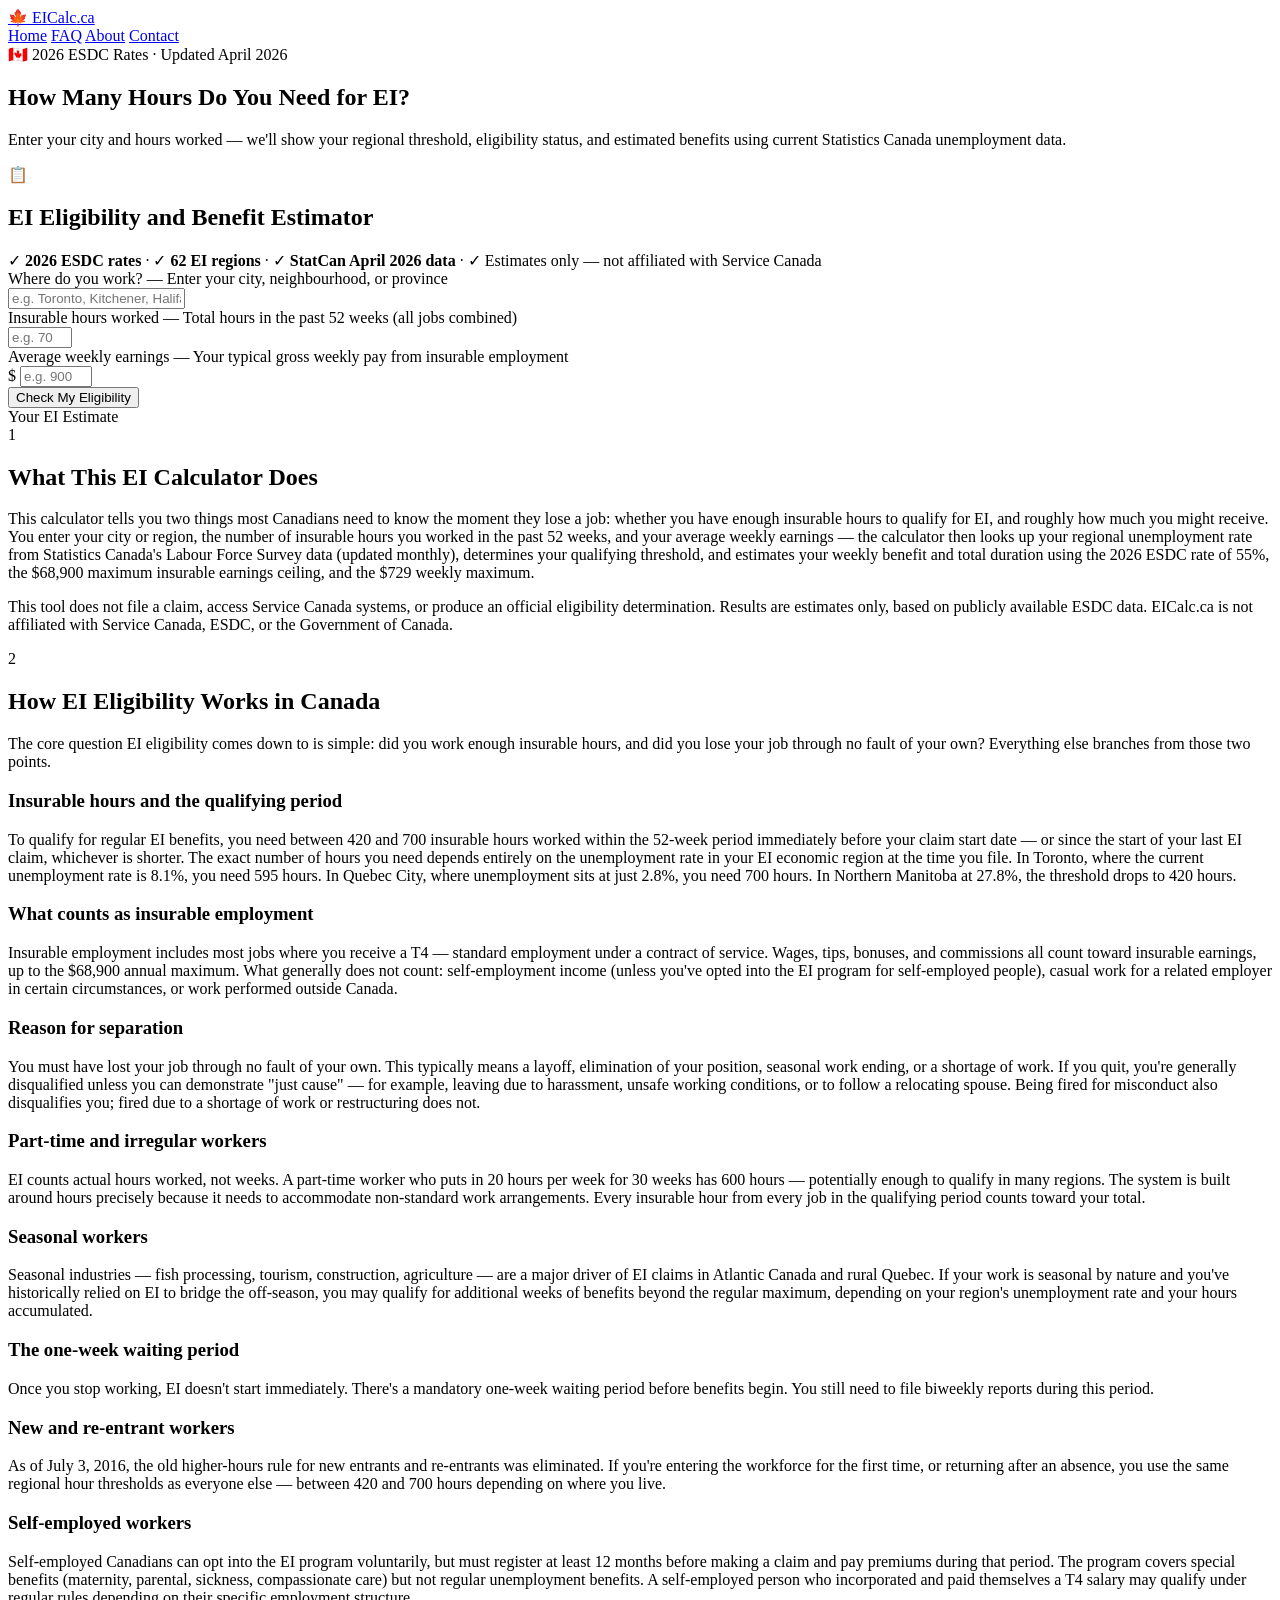
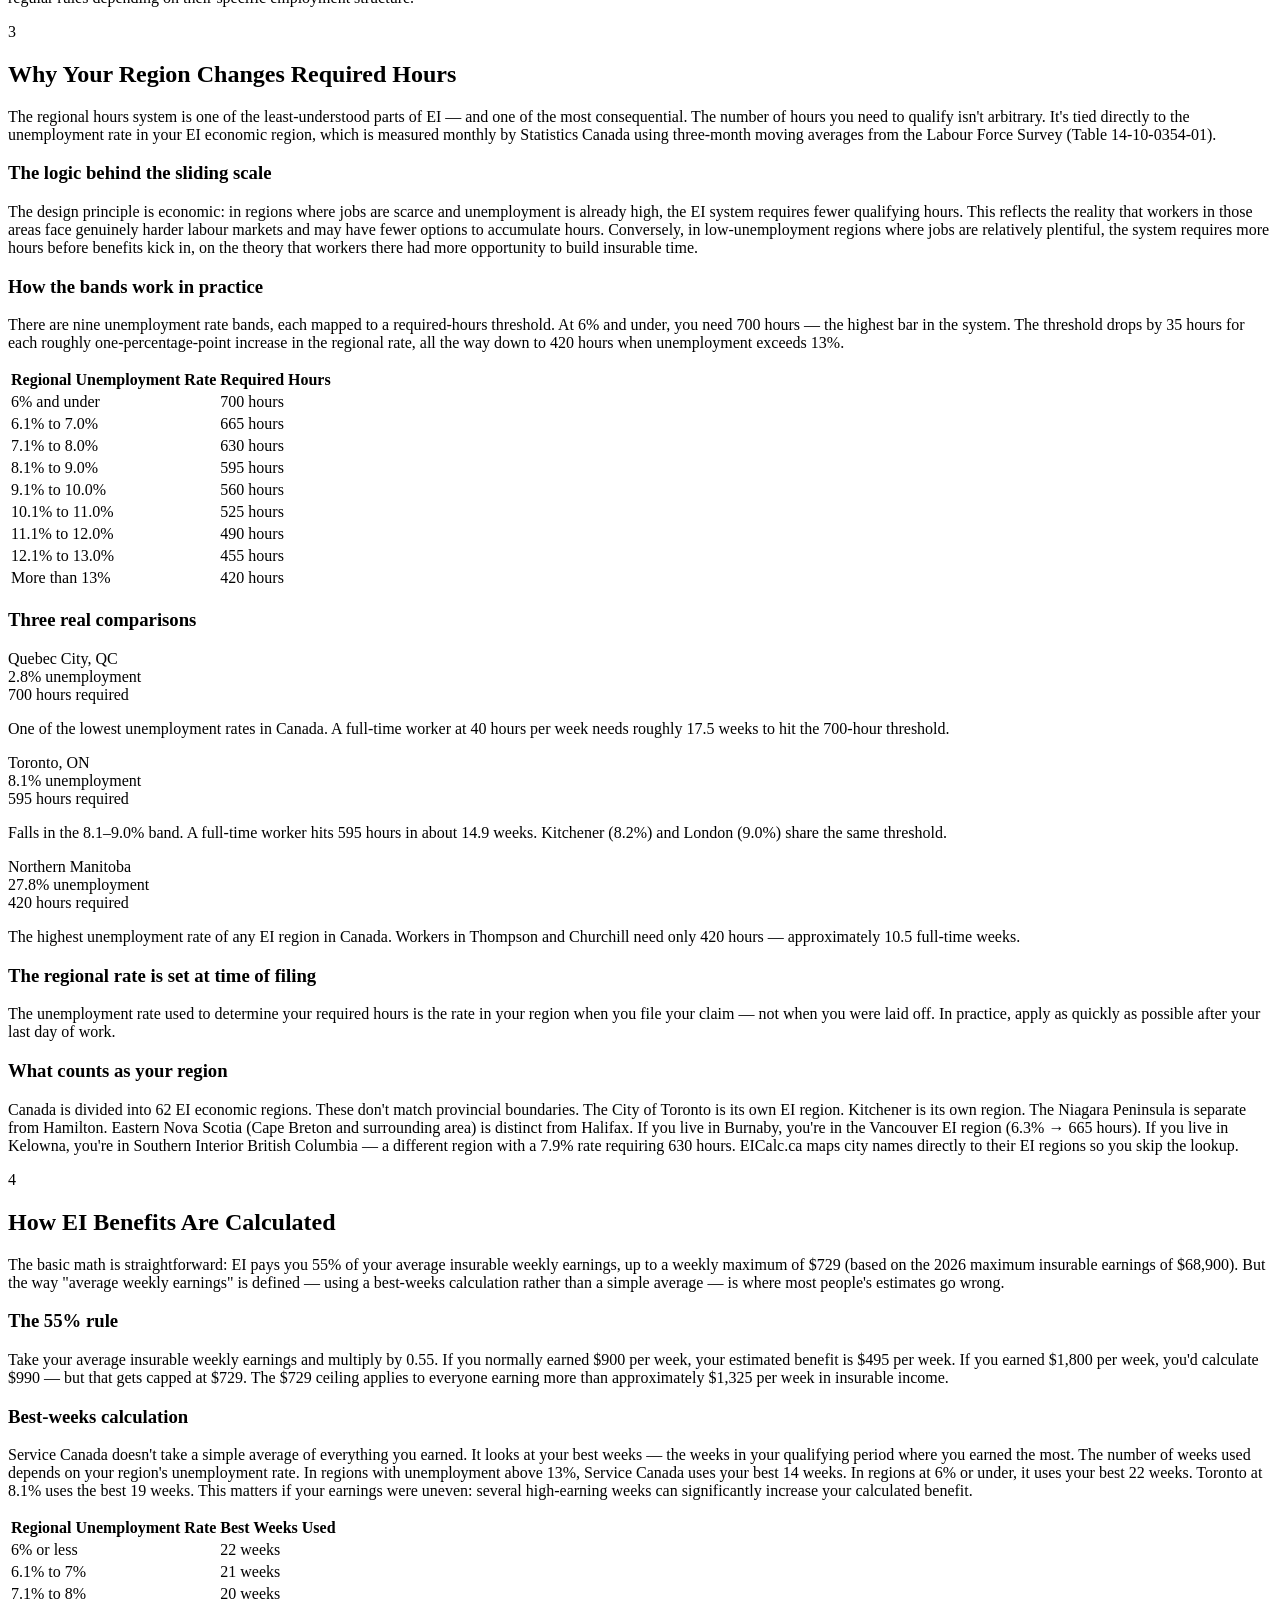
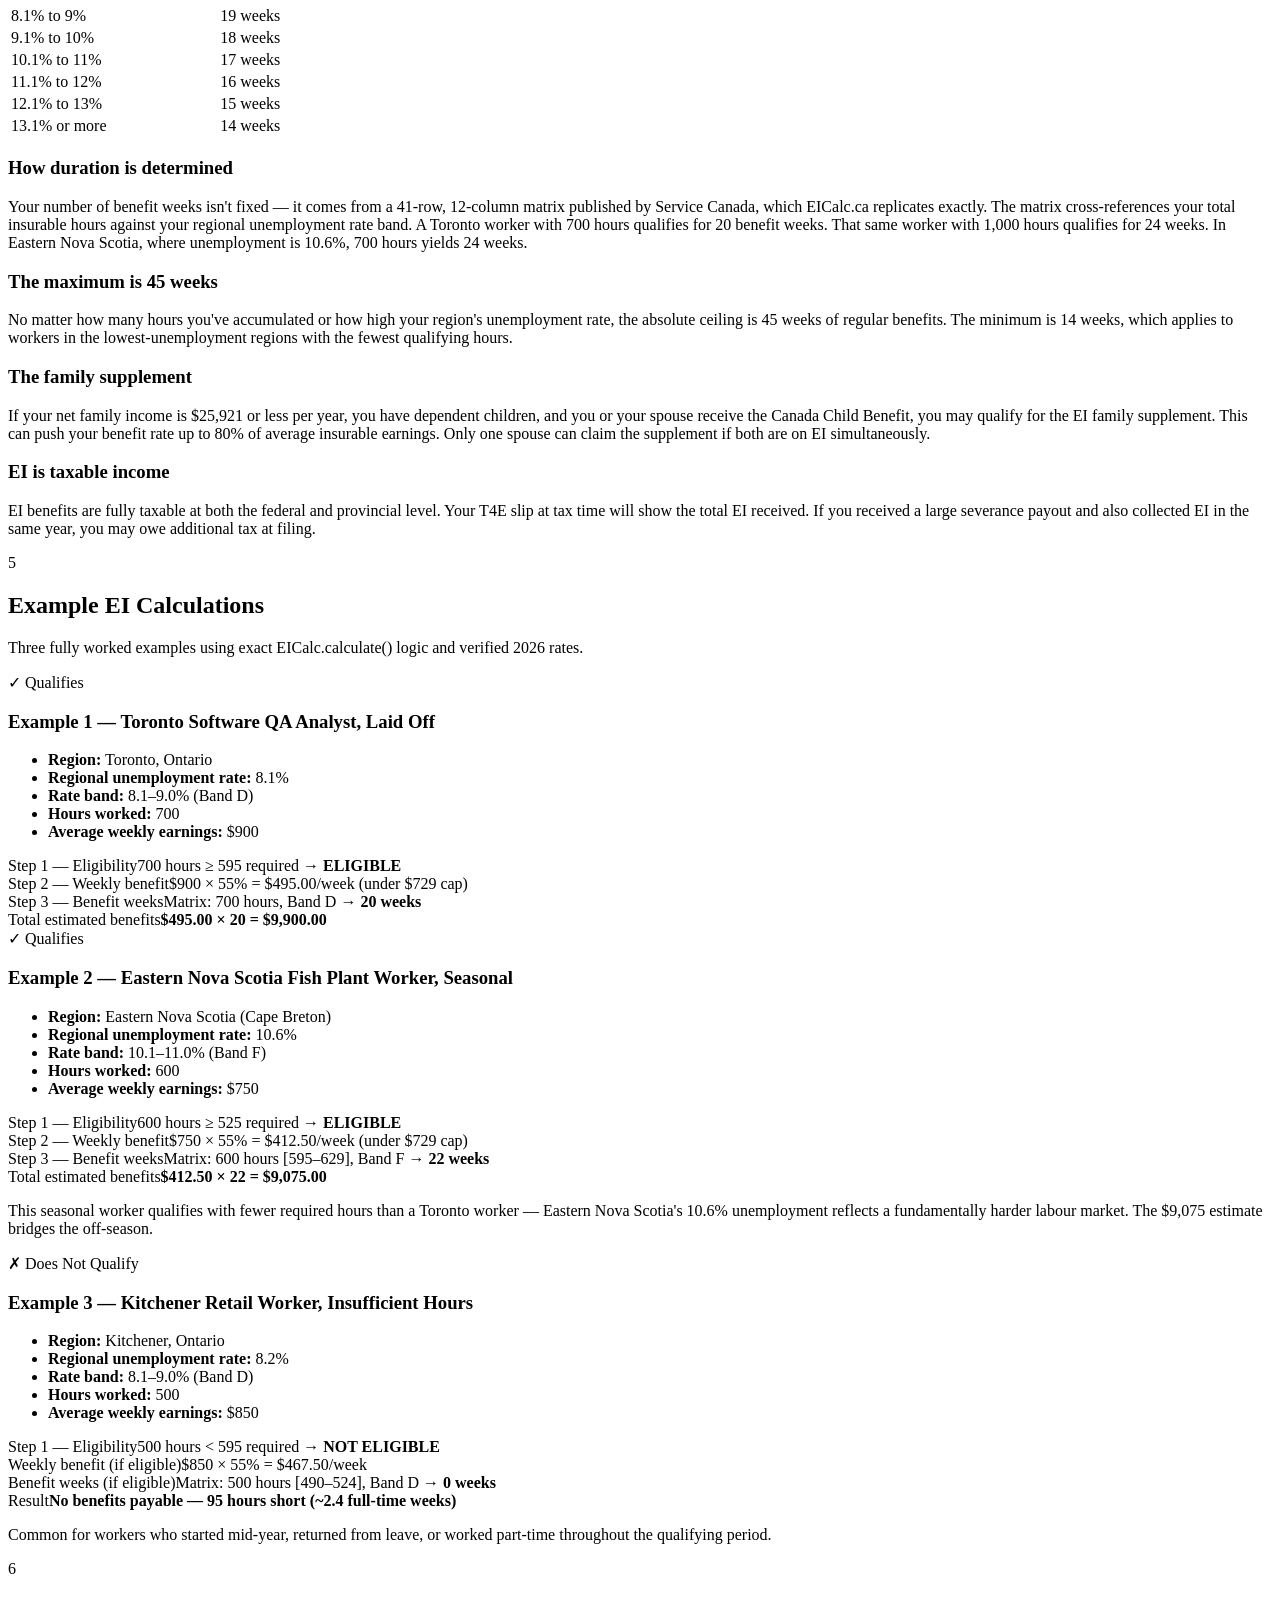
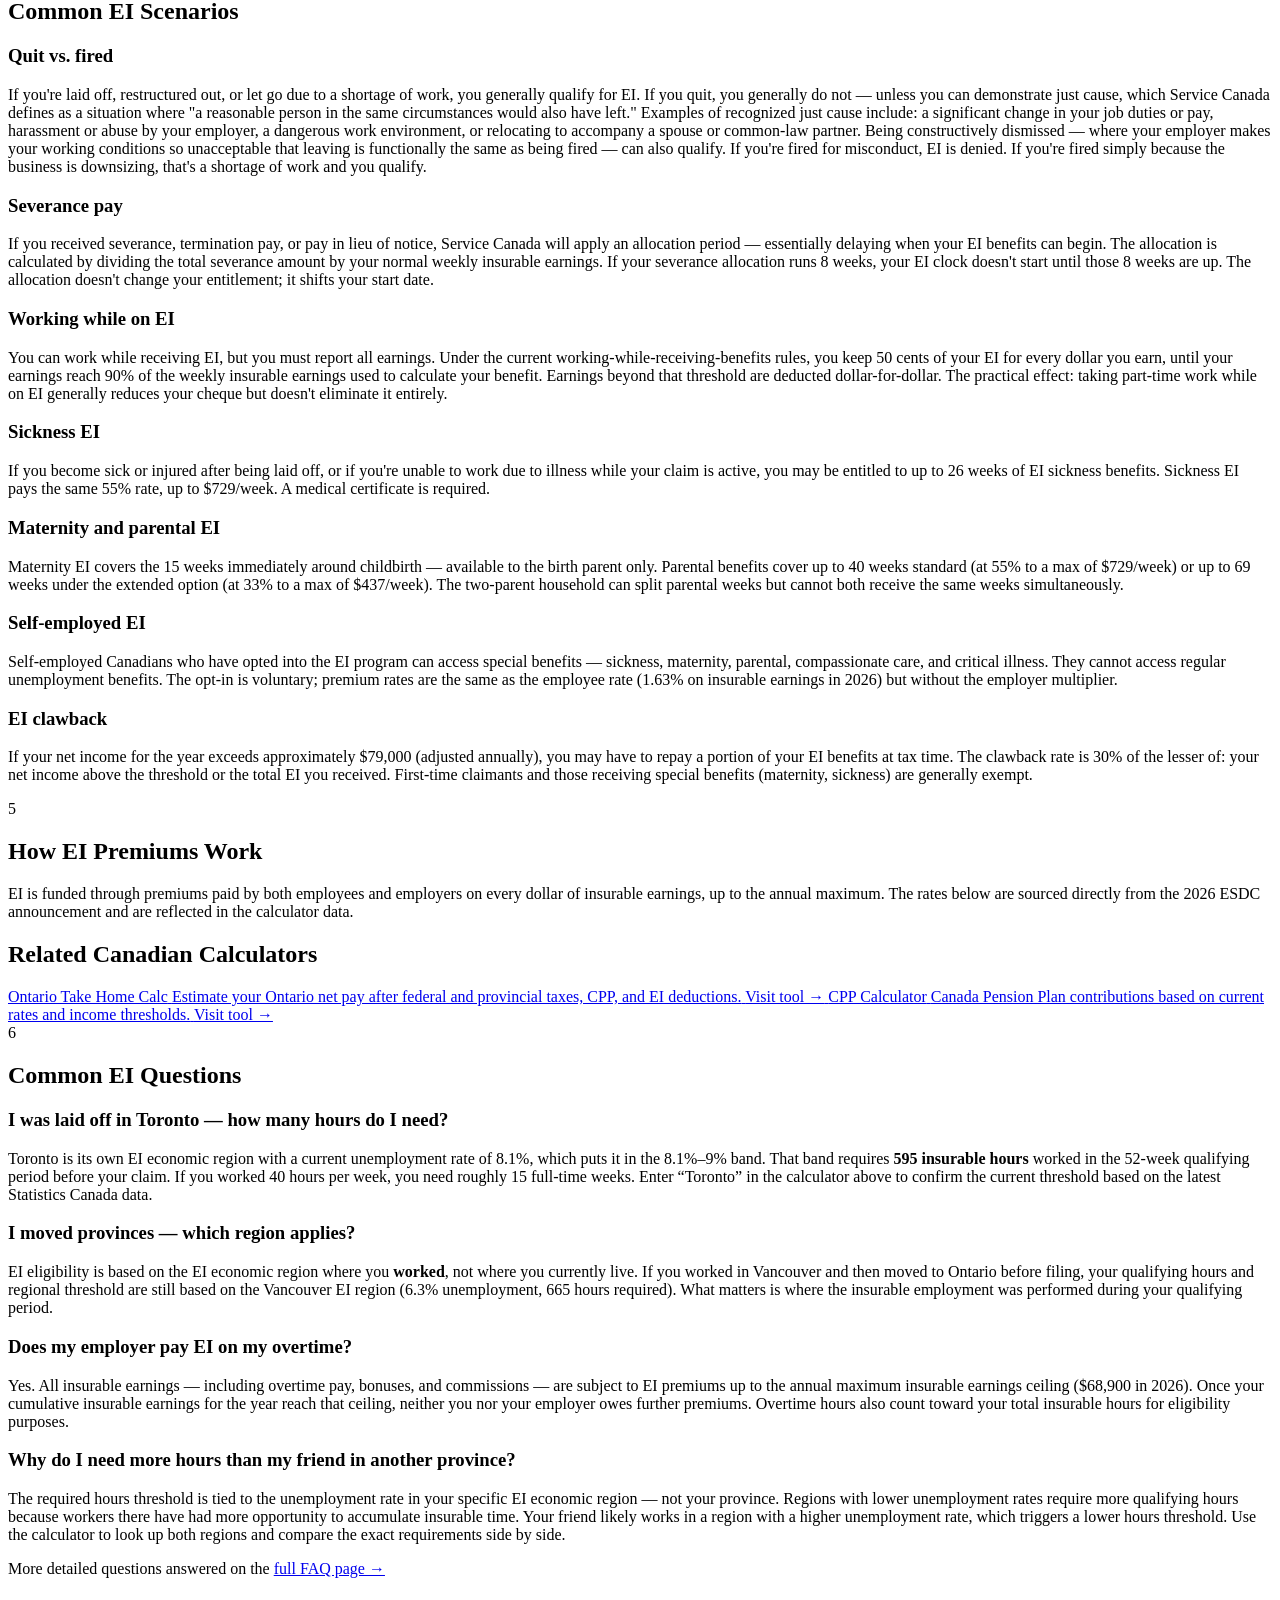
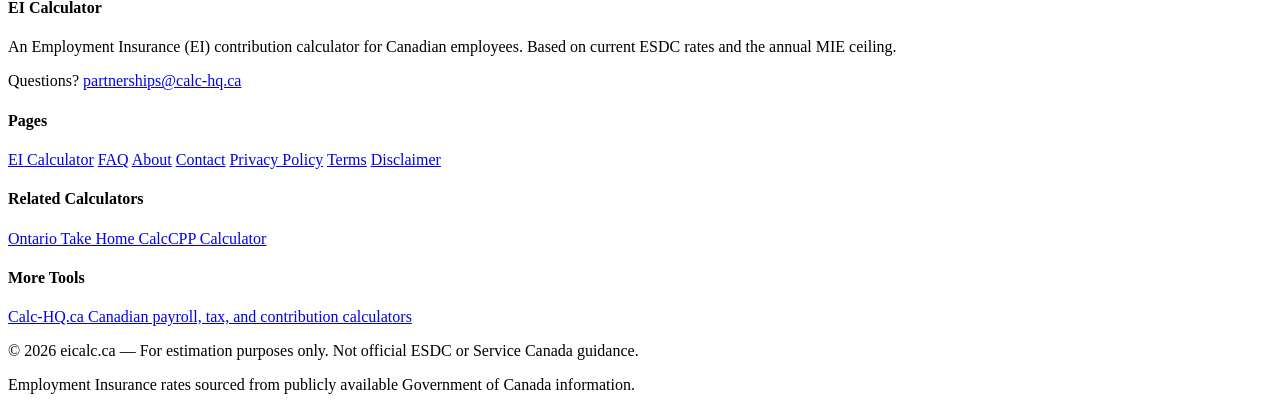
==== commit bffe8636: "nav: add Home link as first nav item on index.html Adds missing Home navigation link per Authority A" ====
--- a/index.html
+++ b/index.html
@@ -44,6 +44,7 @@
         <span class="logo-text">EI<span>Calc</span>.ca</span>
       </a>
       <nav class="site-nav">
+        <a href="index.html">Home</a>
         <a href="faq.html">FAQ</a>
         <a href="about.html">About</a>
         <a href="contact.html">Contact</a>
@@ -462,25 +463,6 @@
       </div>
       <p>EI is funded through premiums paid by both employees and employers on every dollar of insurable earnings, up to the annual maximum. The rates below are sourced directly from the 2026 ESDC announcement and are reflected in the calculator data.</p>
       <div id="premiums-table"></div>
-      <script>
-        (function () {
-          var C = EI_CONFIG;
-          var empRate = (C.employeeRate * 100).toFixed(2);
-          var erRate = (C.employerRate * 100).toFixed(2);
-          var empMax = "$" + C.maxEmployeeContribution.toFixed(2).replace(/\B(?=(\d{3})+(?!\d))/g, ",");
-          var erMax = "$" + C.maxEmployerContribution.toFixed(2).replace(/\B(?=(\d{3})+(?!\d))/g, ",");
-          var mie = "$" + C.maxInsurableEarnings.toLocaleString("en-CA");
-          document.getElementById("premiums-table").innerHTML =
-            "<table class=\"premiums-tbl\">" +
-            "<thead><tr><th>Party</th><th>Rate (per $100)</th><th>2026 Maximum Contribution</th></tr></thead>" +
-            "<tbody>" +
-            "<tr><td>Employee</td><td>" + empRate + "%</td><td>" + empMax + "</td></tr>" +
-            "<tr><td>Employer</td><td>" + erRate + "%</td><td>" + erMax + "</td></tr>" +
-            "</tbody></table>" +
-            "<p class=\"premiums-note\">Based on 2026 maximum insurable earnings (MIE) of " + mie + ". Employer rate is " + C.employerMultiplier + "&times; the employee rate. " +
-            "Source: <a href=\"https://www.canada.ca/en/employment-social-development/news/2025/09/canada-employment-insurance-commission-sets-the-2026-employment-insurance-premium-rate.html\" target=\"_blank\" rel=\"noopener noreferrer\">ESDC 2026 premium announcement ↗</a>.</p>";
-        })();
-      </script>
     </section>
 
     <!-- ── Related Calculators ── -->
@@ -796,6 +778,25 @@
       if (e.key === "Enter") runCalculator();
     });
 
+    // ── EI Premiums table (rendered after EI_CONFIG is available) ─────────────
+    (function () {
+      var C = EI_CONFIG;
+      var empRate = (C.employeeRate * 100).toFixed(2);
+      var erRate = (C.employerRate * 100).toFixed(2);
+      var empMax = "$" + C.maxEmployeeContribution.toFixed(2).replace(/\B(?=(\d{3})+(?!\d))/g, ",");
+      var erMax = "$" + C.maxEmployerContribution.toFixed(2).replace(/\B(?=(\d{3})+(?!\d))/g, ",");
+      var mie = "$" + C.maxInsurableEarnings.toLocaleString("en-CA");
+      document.getElementById("premiums-table").innerHTML =
+        "<table class=\"premiums-tbl\">" +
+        "<thead><tr><th>Party</th><th>Rate (per $100)</th><th>2026 Maximum Contribution</th></tr></thead>" +
+        "<tbody>" +
+        "<tr><td>Employee</td><td>" + empRate + "%</td><td>" + empMax + "</td></tr>" +
+        "<tr><td>Employer</td><td>" + erRate + "%</td><td>" + erMax + "</td></tr>" +
+        "</tbody></table>" +
+        "<p class=\"premiums-note\">Based on 2026 maximum insurable earnings (MIE) of " + mie + ". Employer rate is " + C.employerMultiplier + "&times; the employee rate. " +
+        "Source: <a href=\"https://www.canada.ca/en/employment-social-development/news/2025/09/canada-employment-insurance-commission-sets-the-2026-employment-insurance-premium-rate.html\" target=\"_blank\" rel=\"noopener noreferrer\">ESDC 2026 premium announcement ↗</a>.</p>";
+    })();
+
   })();
   </script>
 
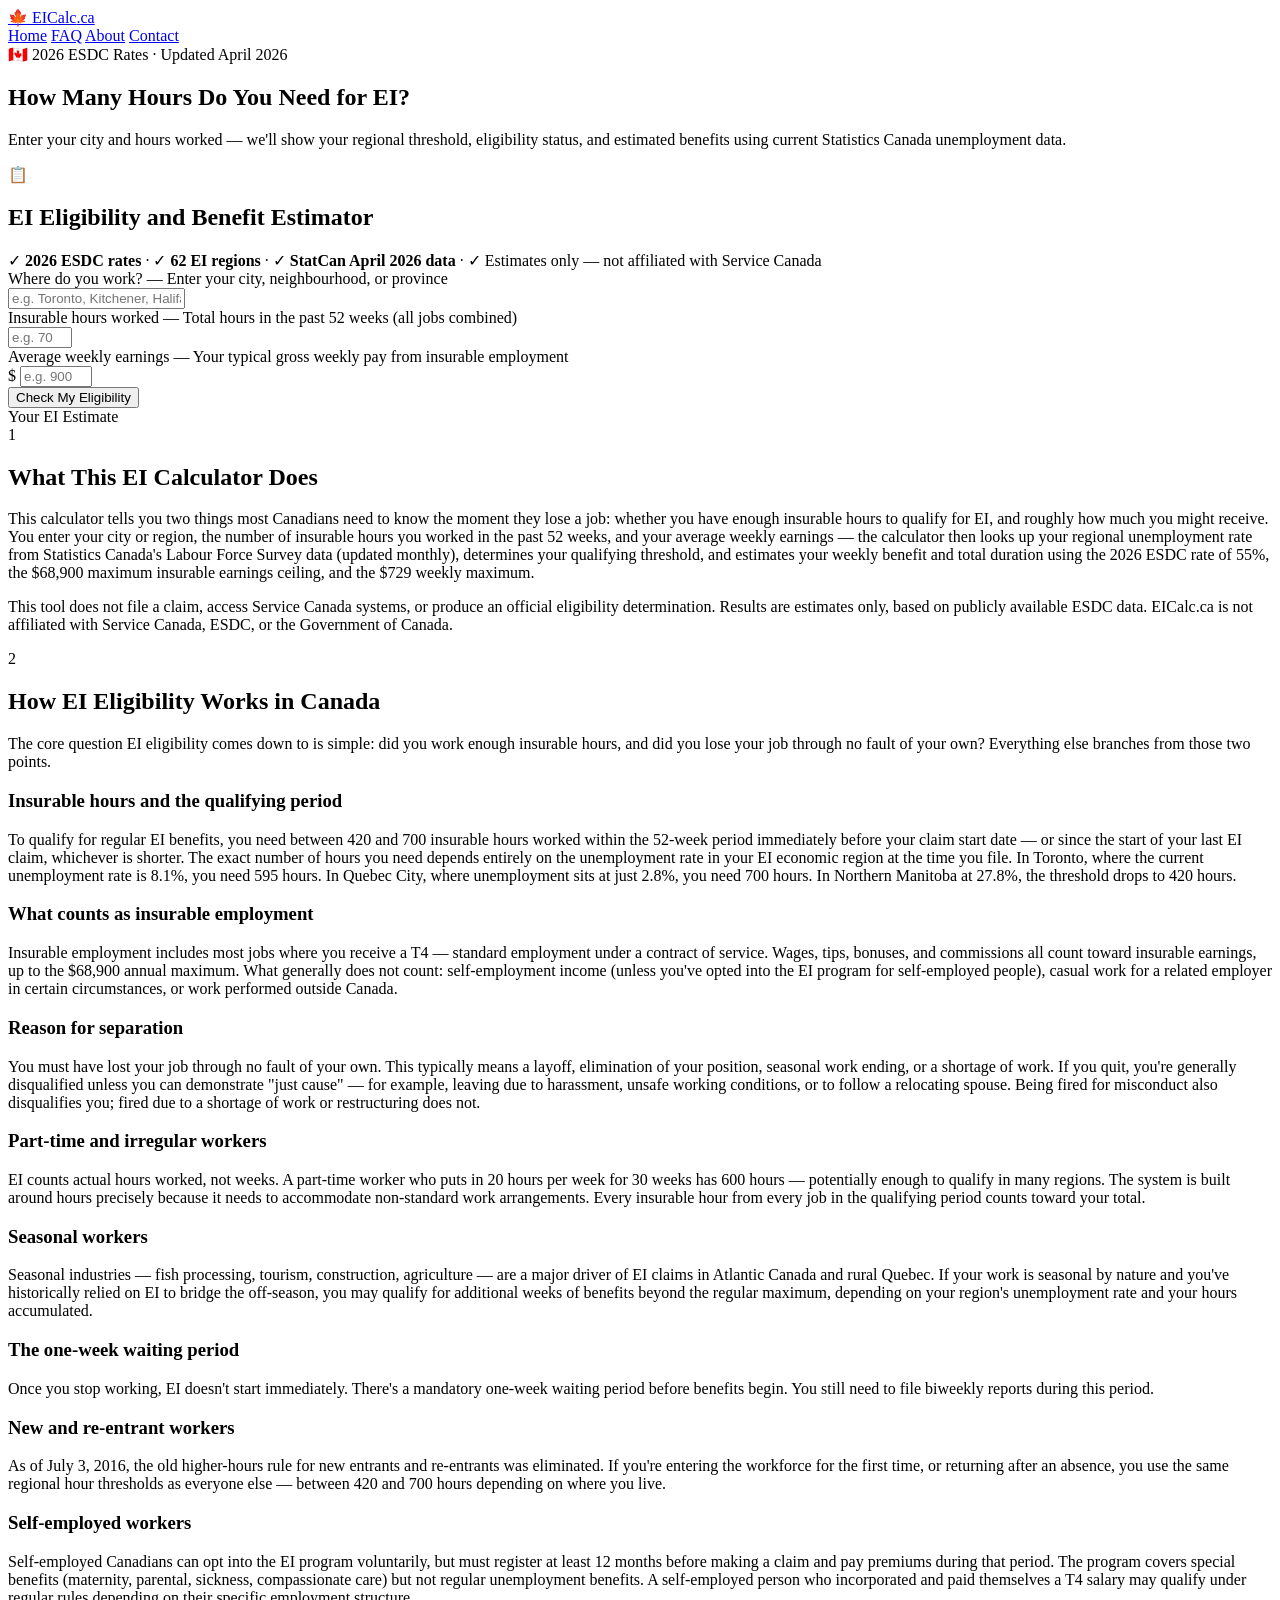
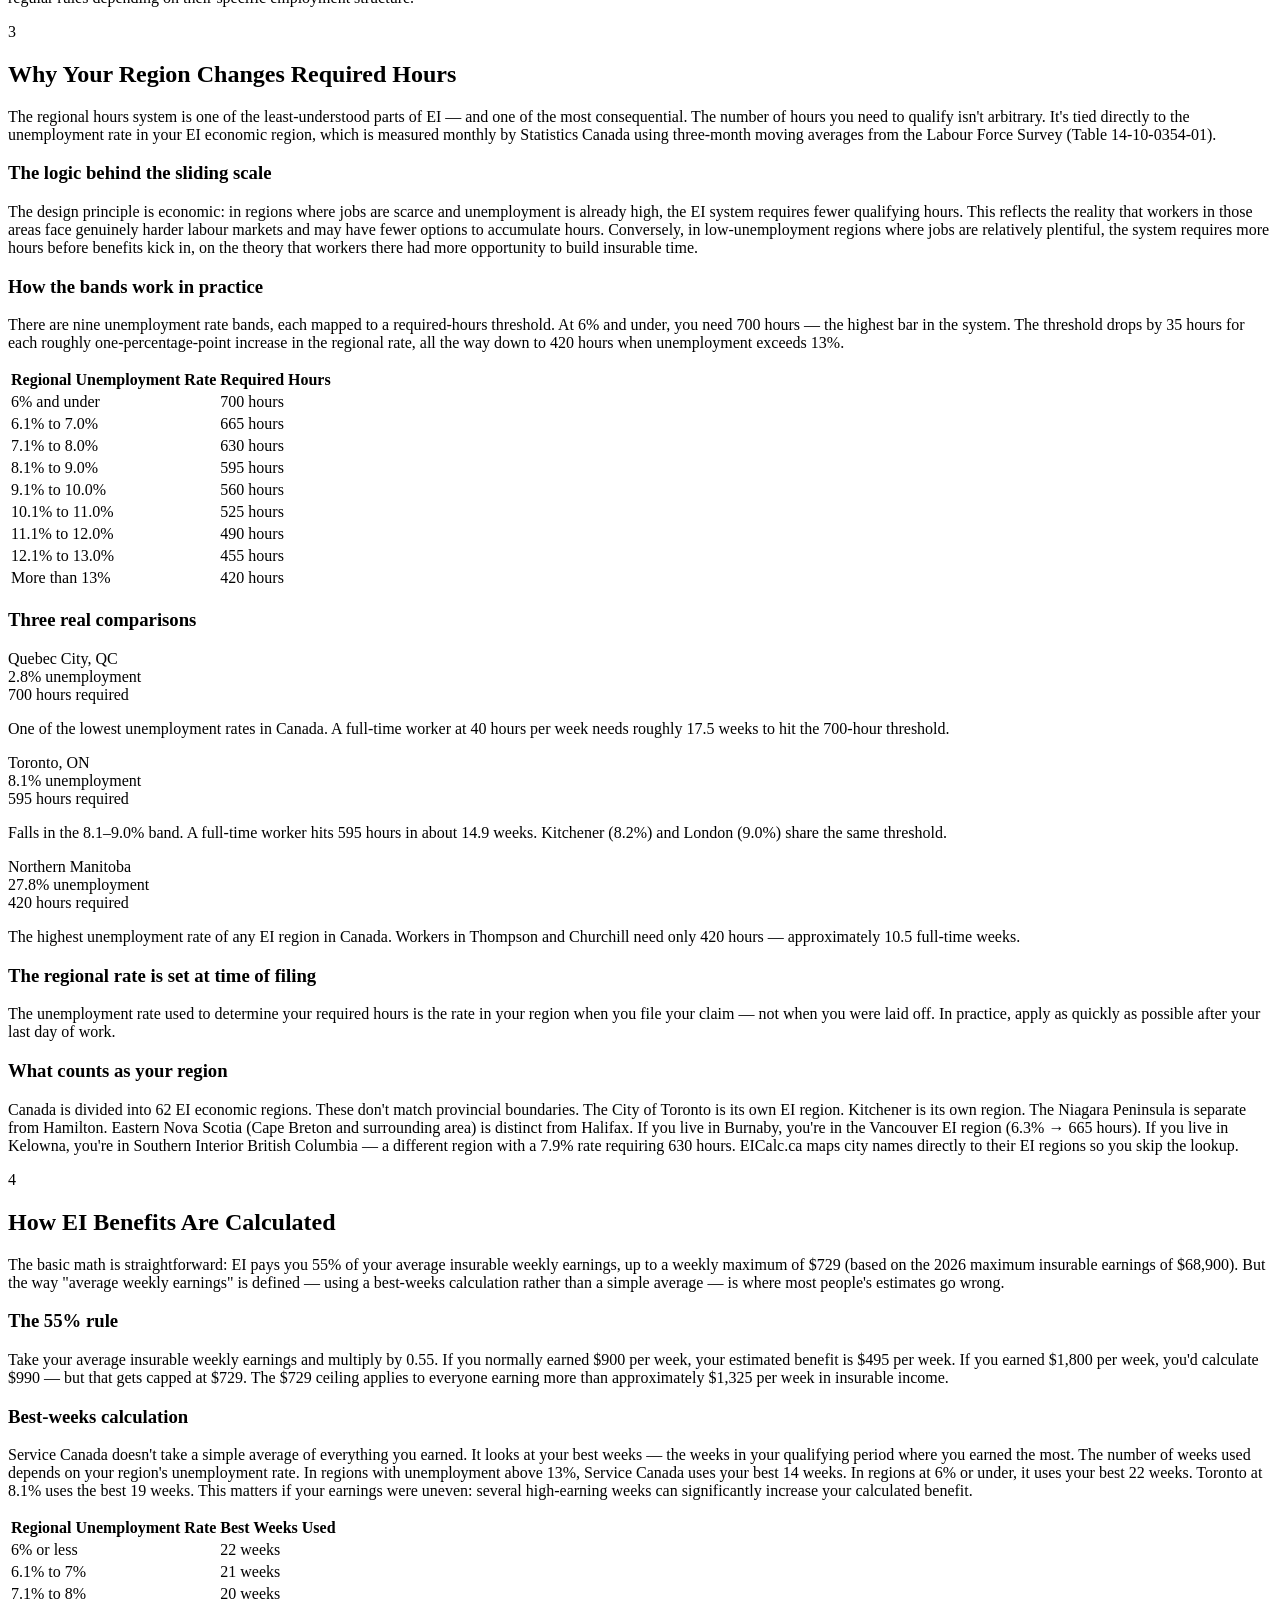
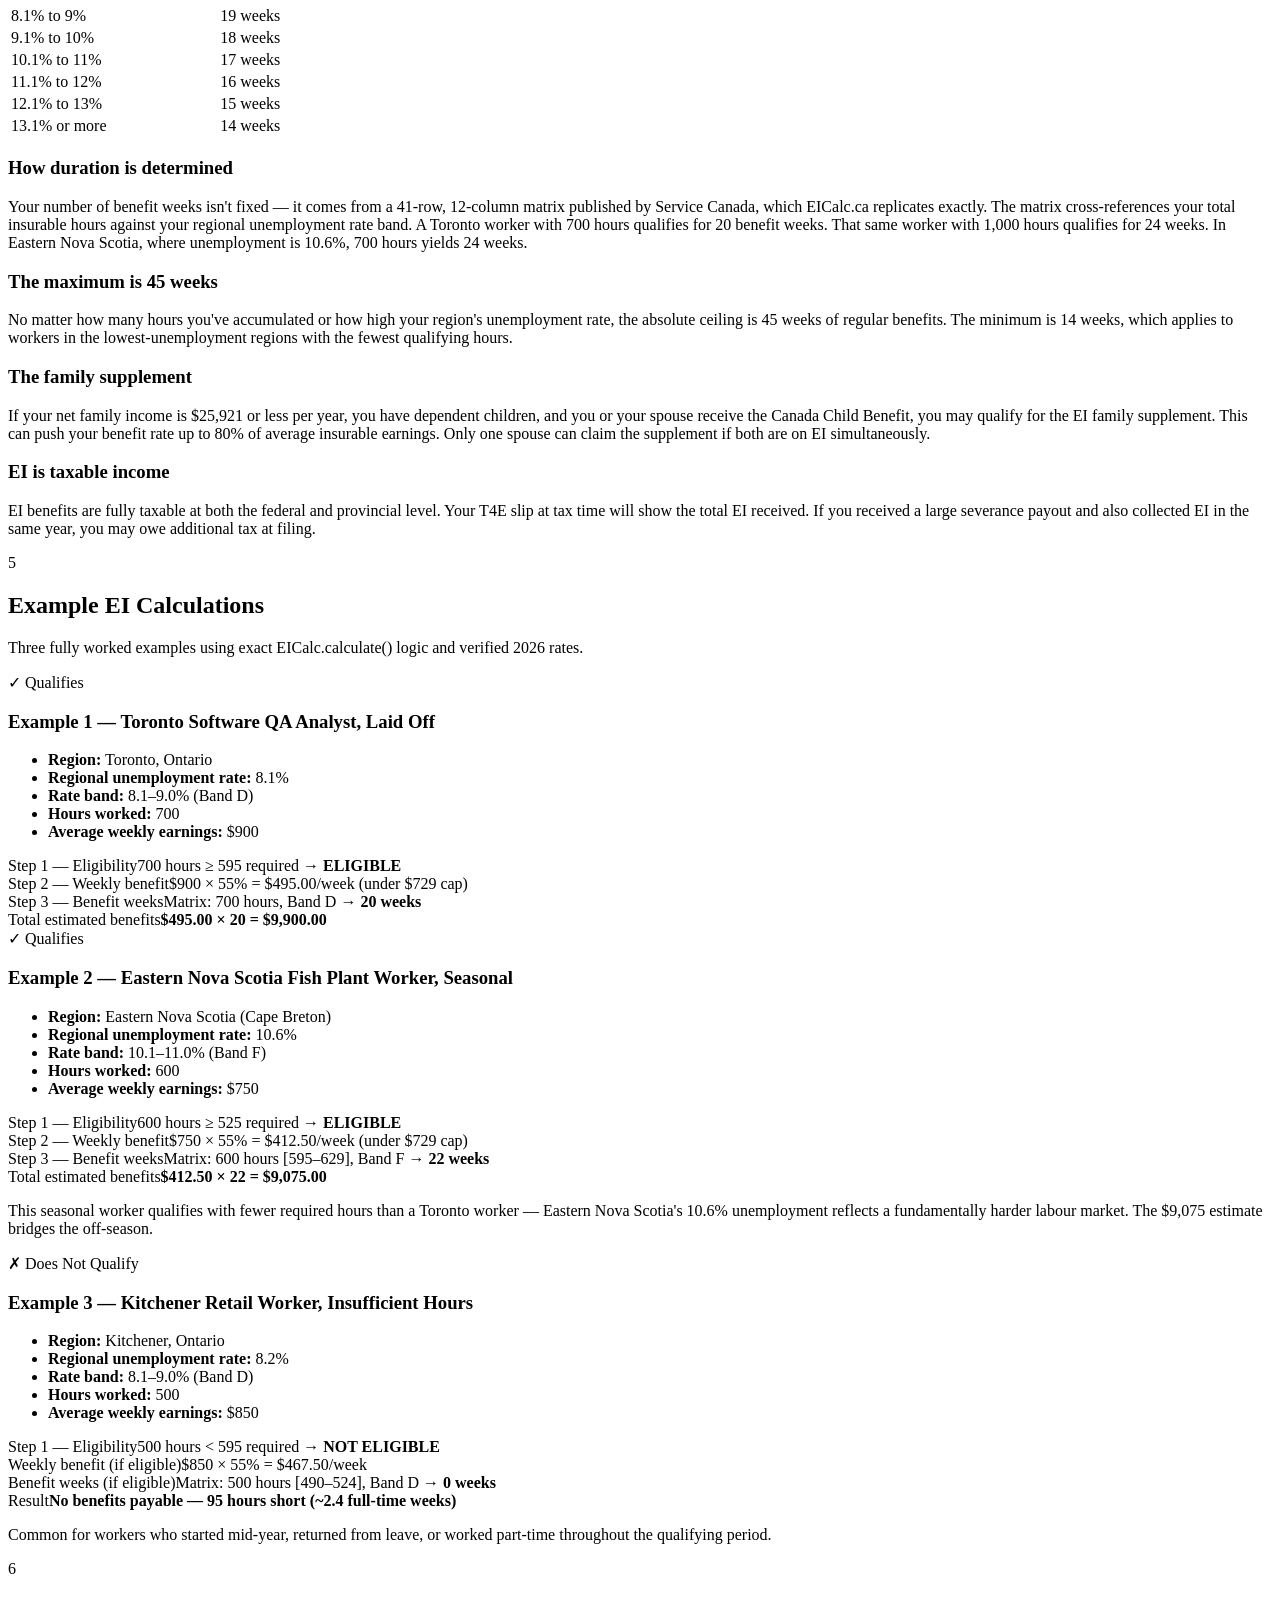
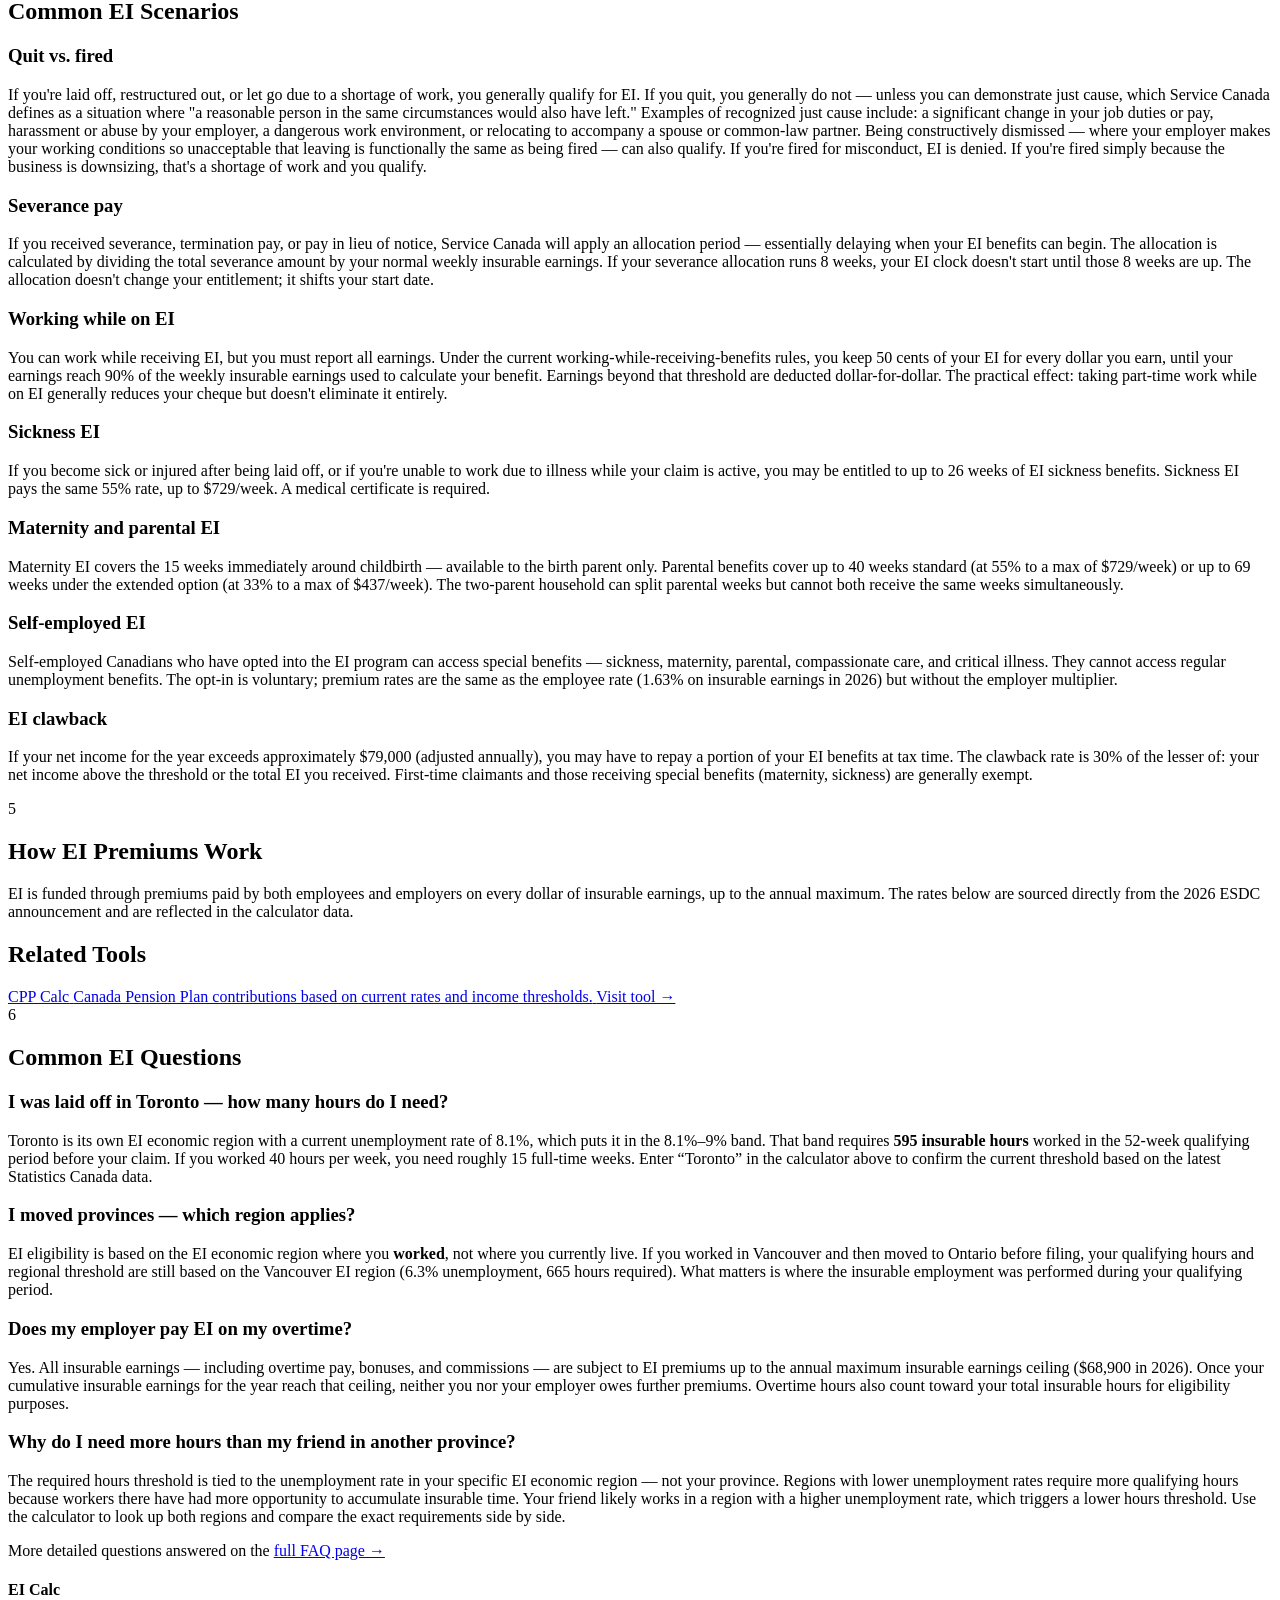
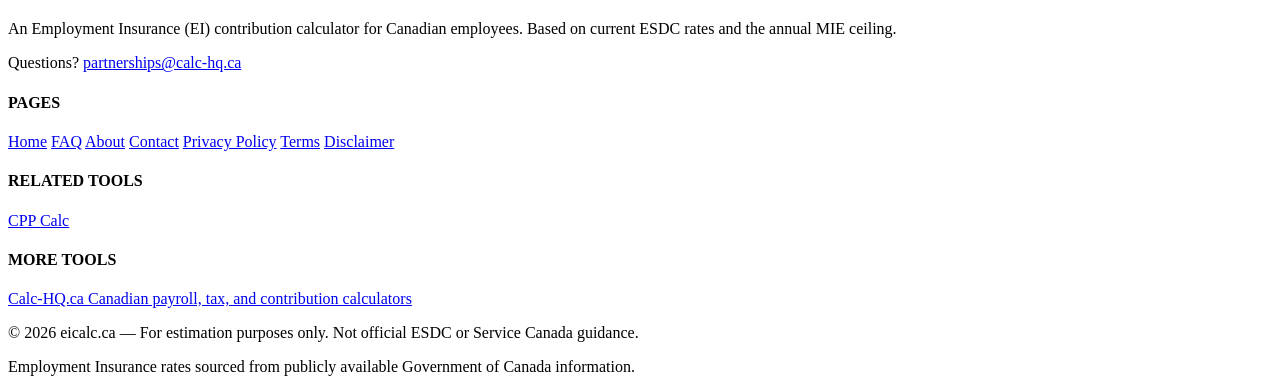
==== commit 6b7e7954: "patch: naming + footer governance — Federal Contribution Cluster compliance - network.js: remove Ont" ====
--- a/index.html
+++ b/index.html
@@ -467,7 +467,7 @@
 
     <!-- ── Related Calculators ── -->
     <section class="related-section">
-      <h2 class="related-heading">Related Canadian Calculators</h2>
+      <h2 class="related-heading">Related Tools</h2>
       <div id="network-related-calculators" class="related-grid"></div>
     </section>
 
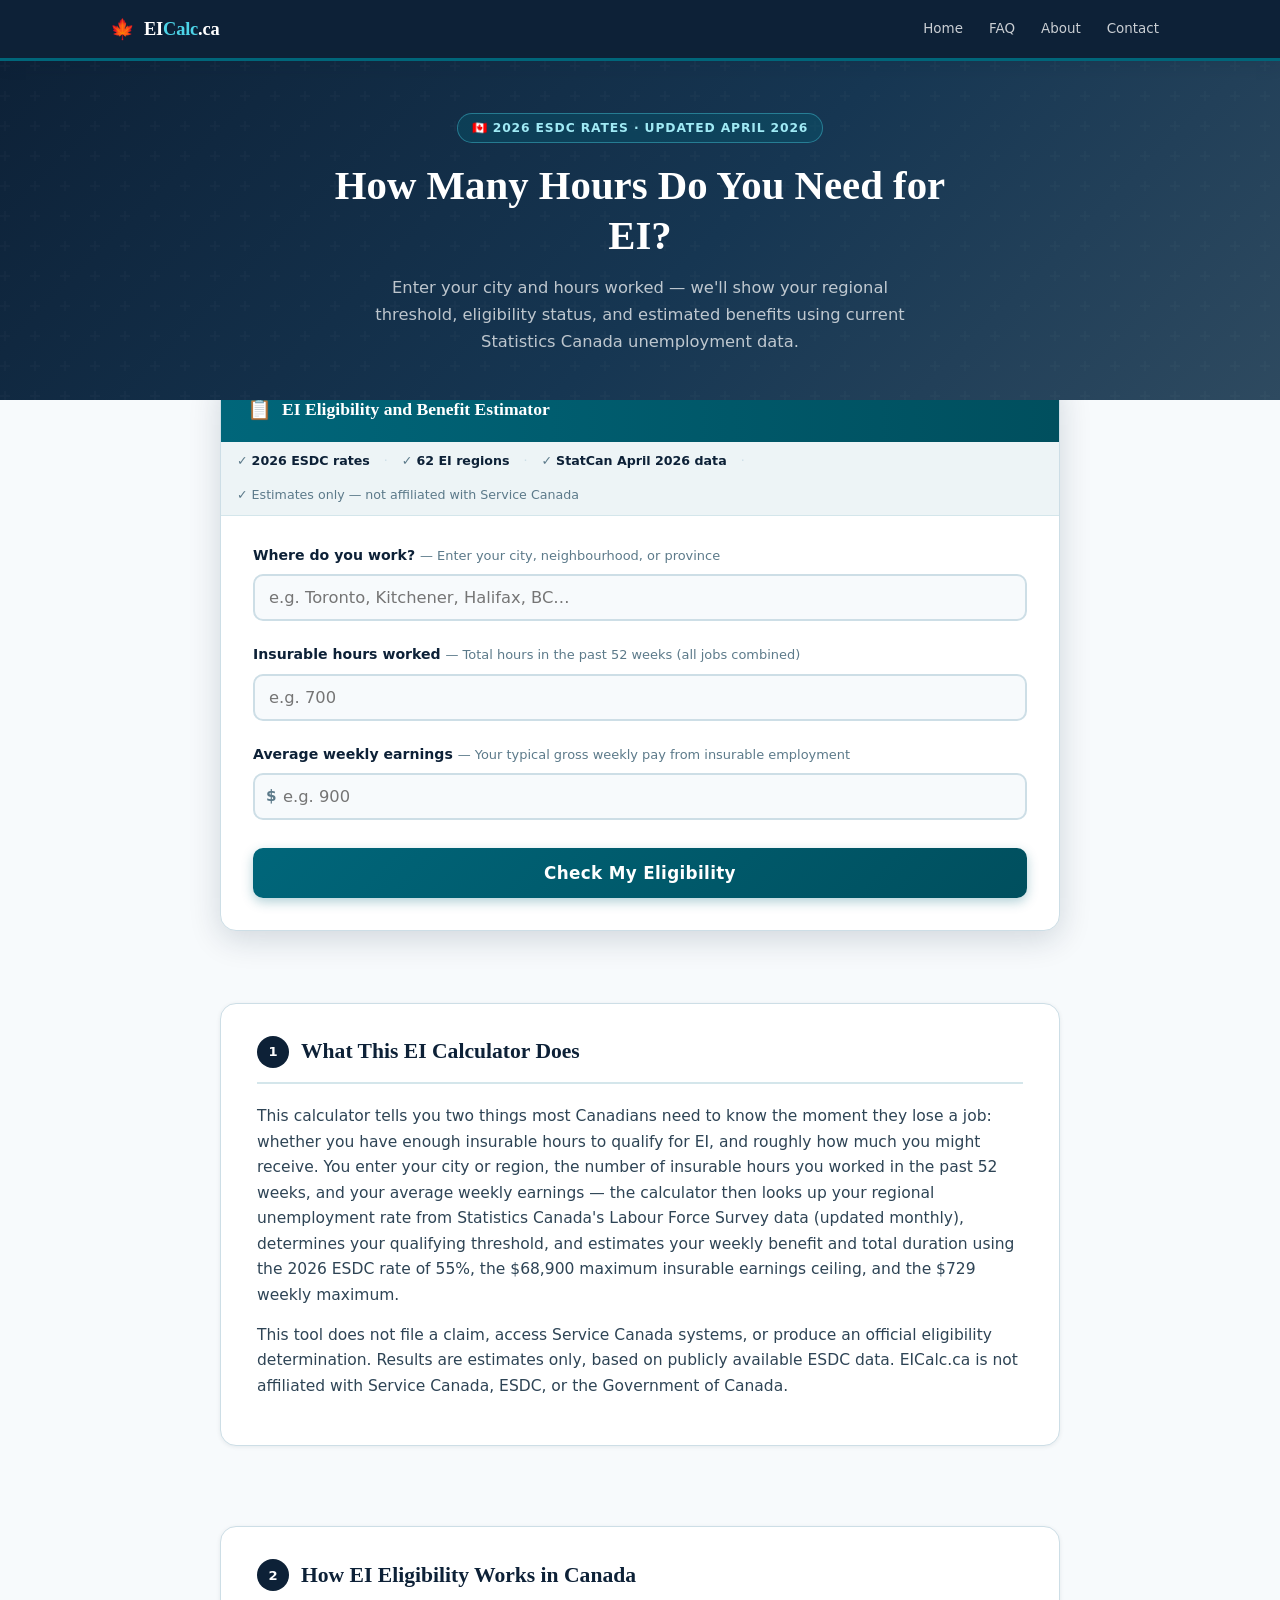
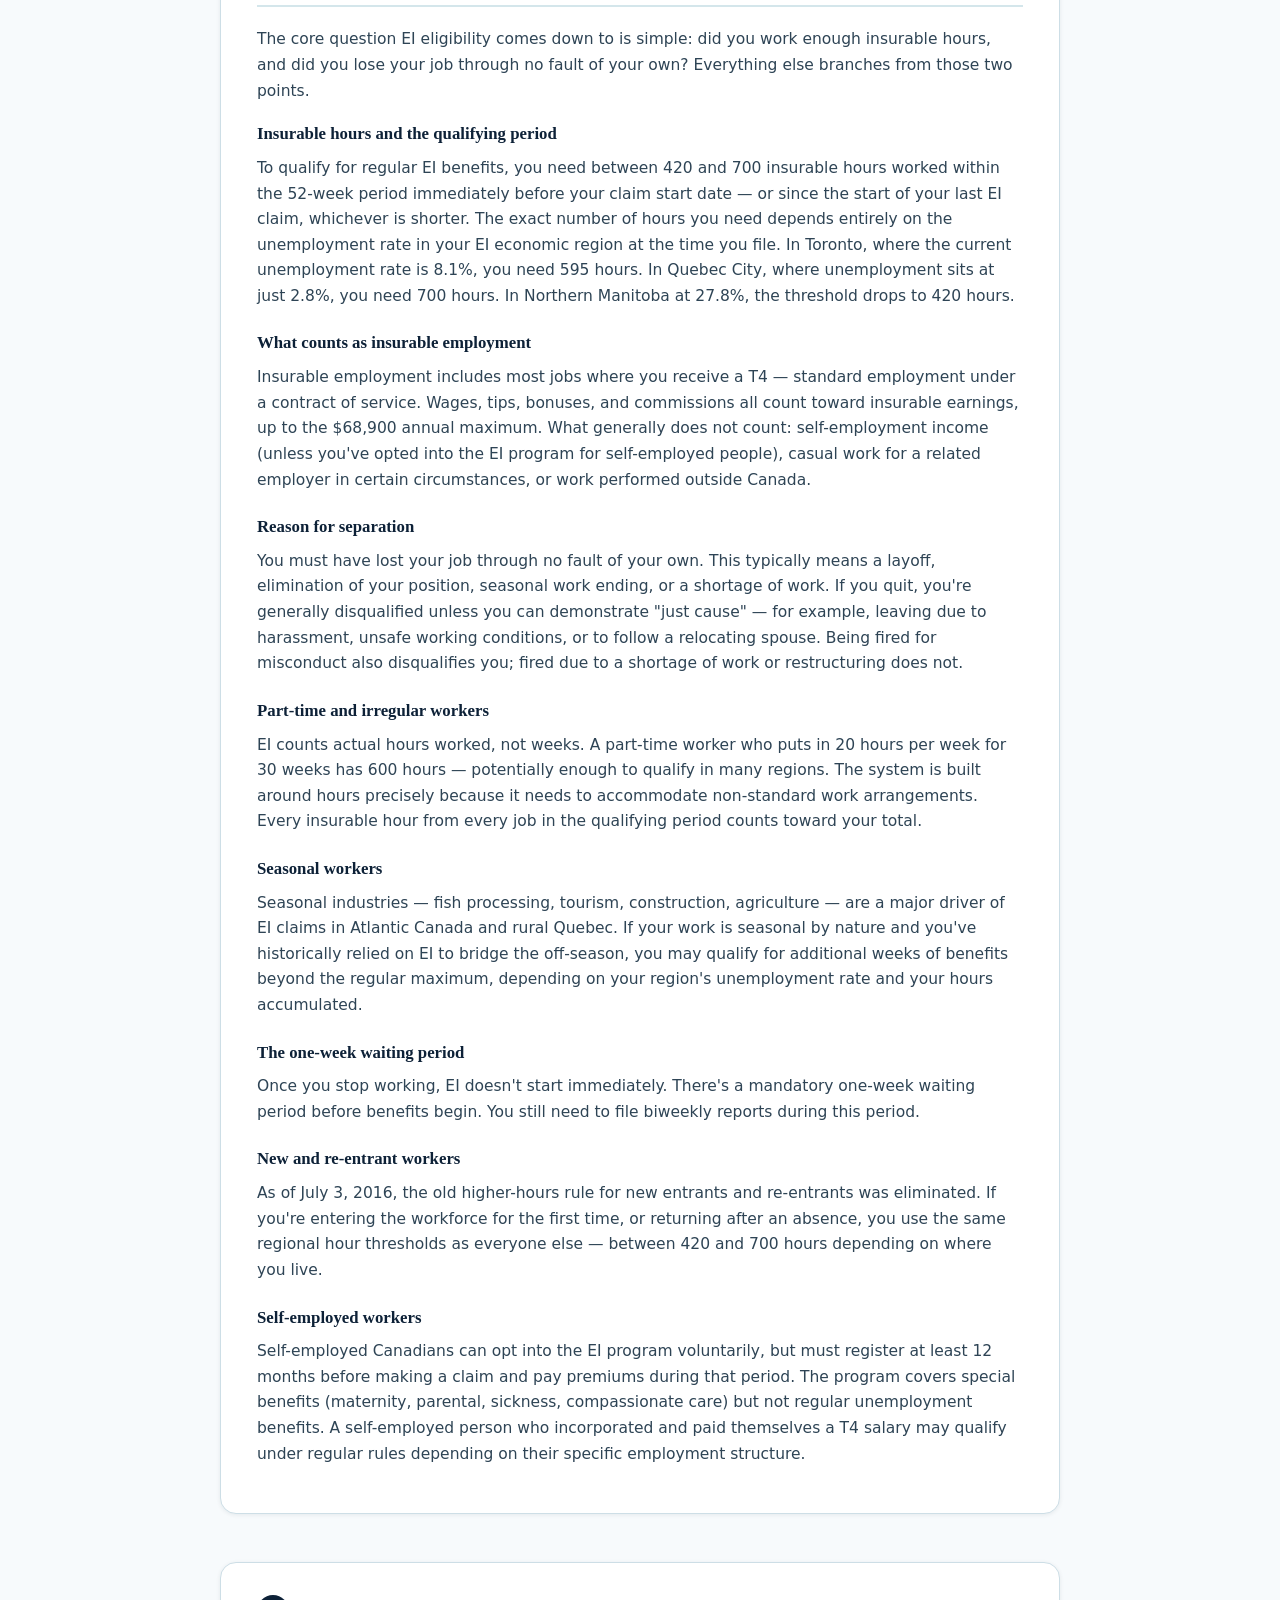
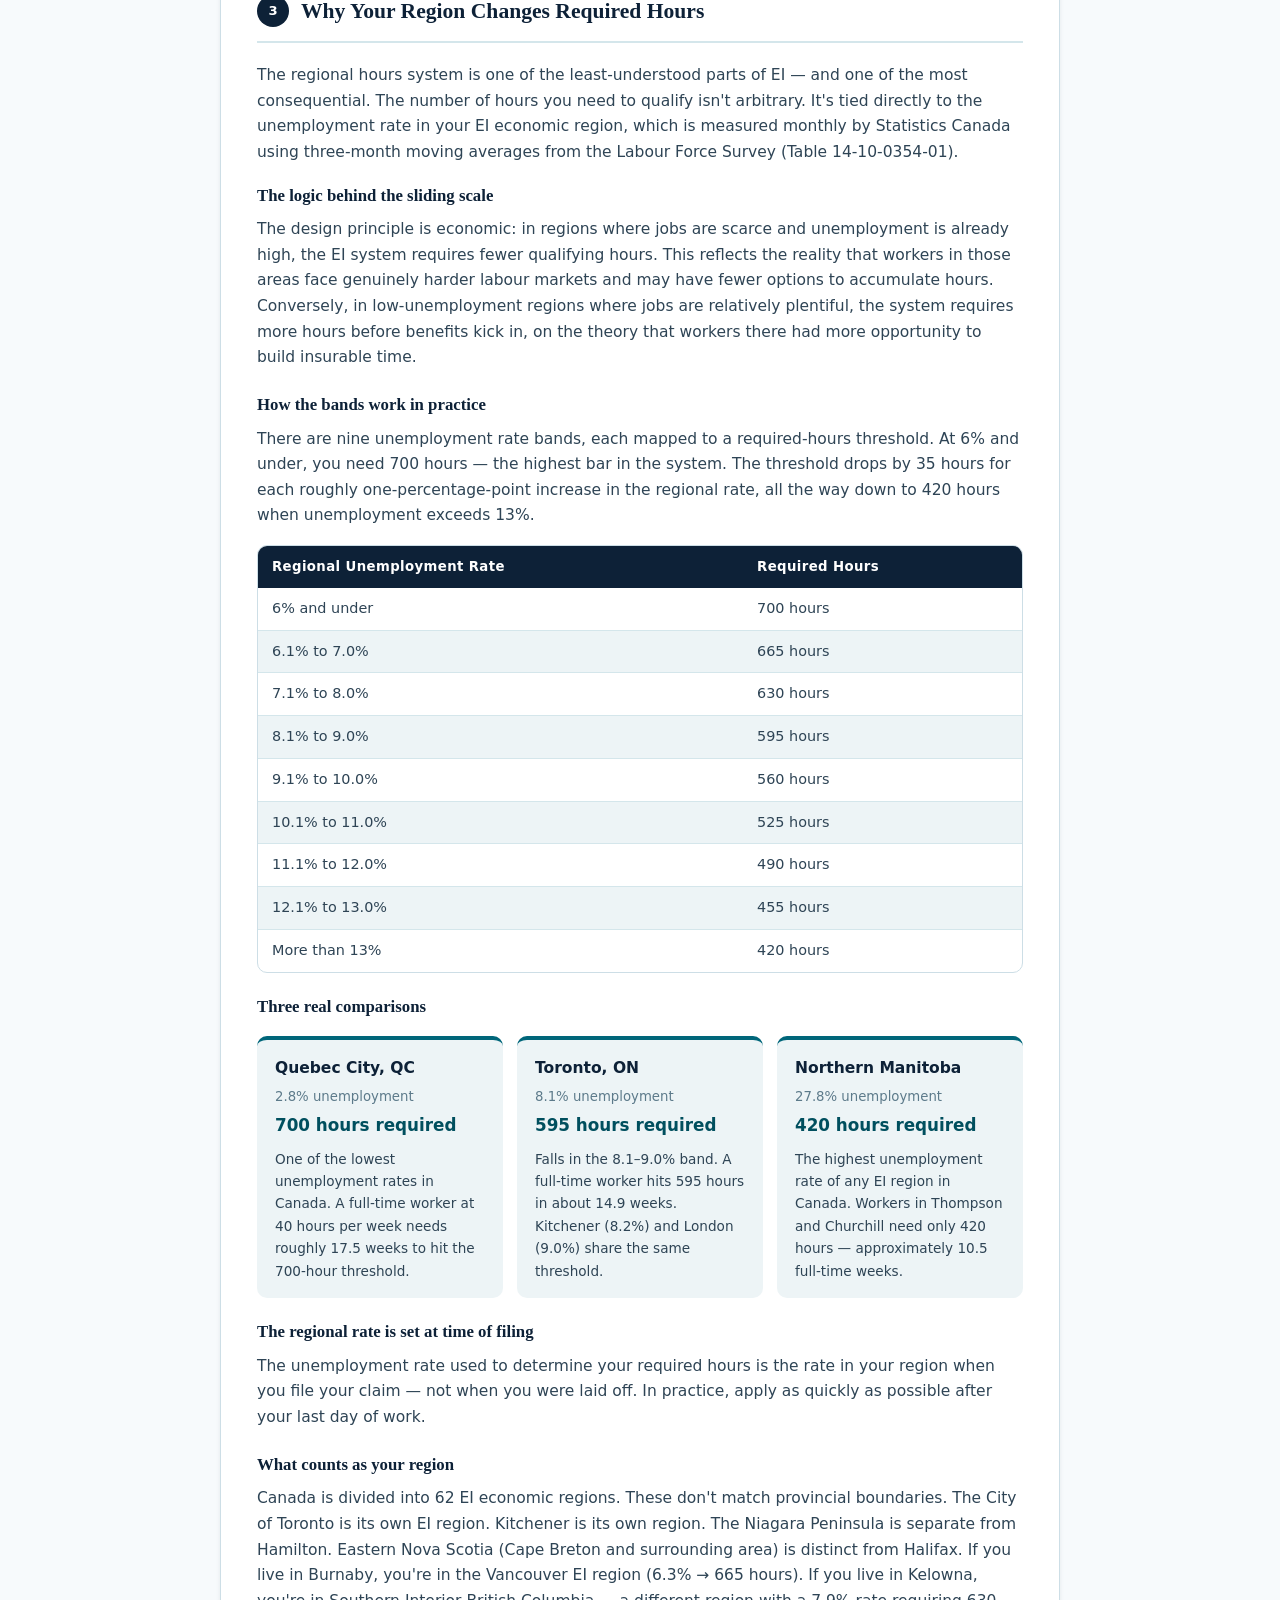
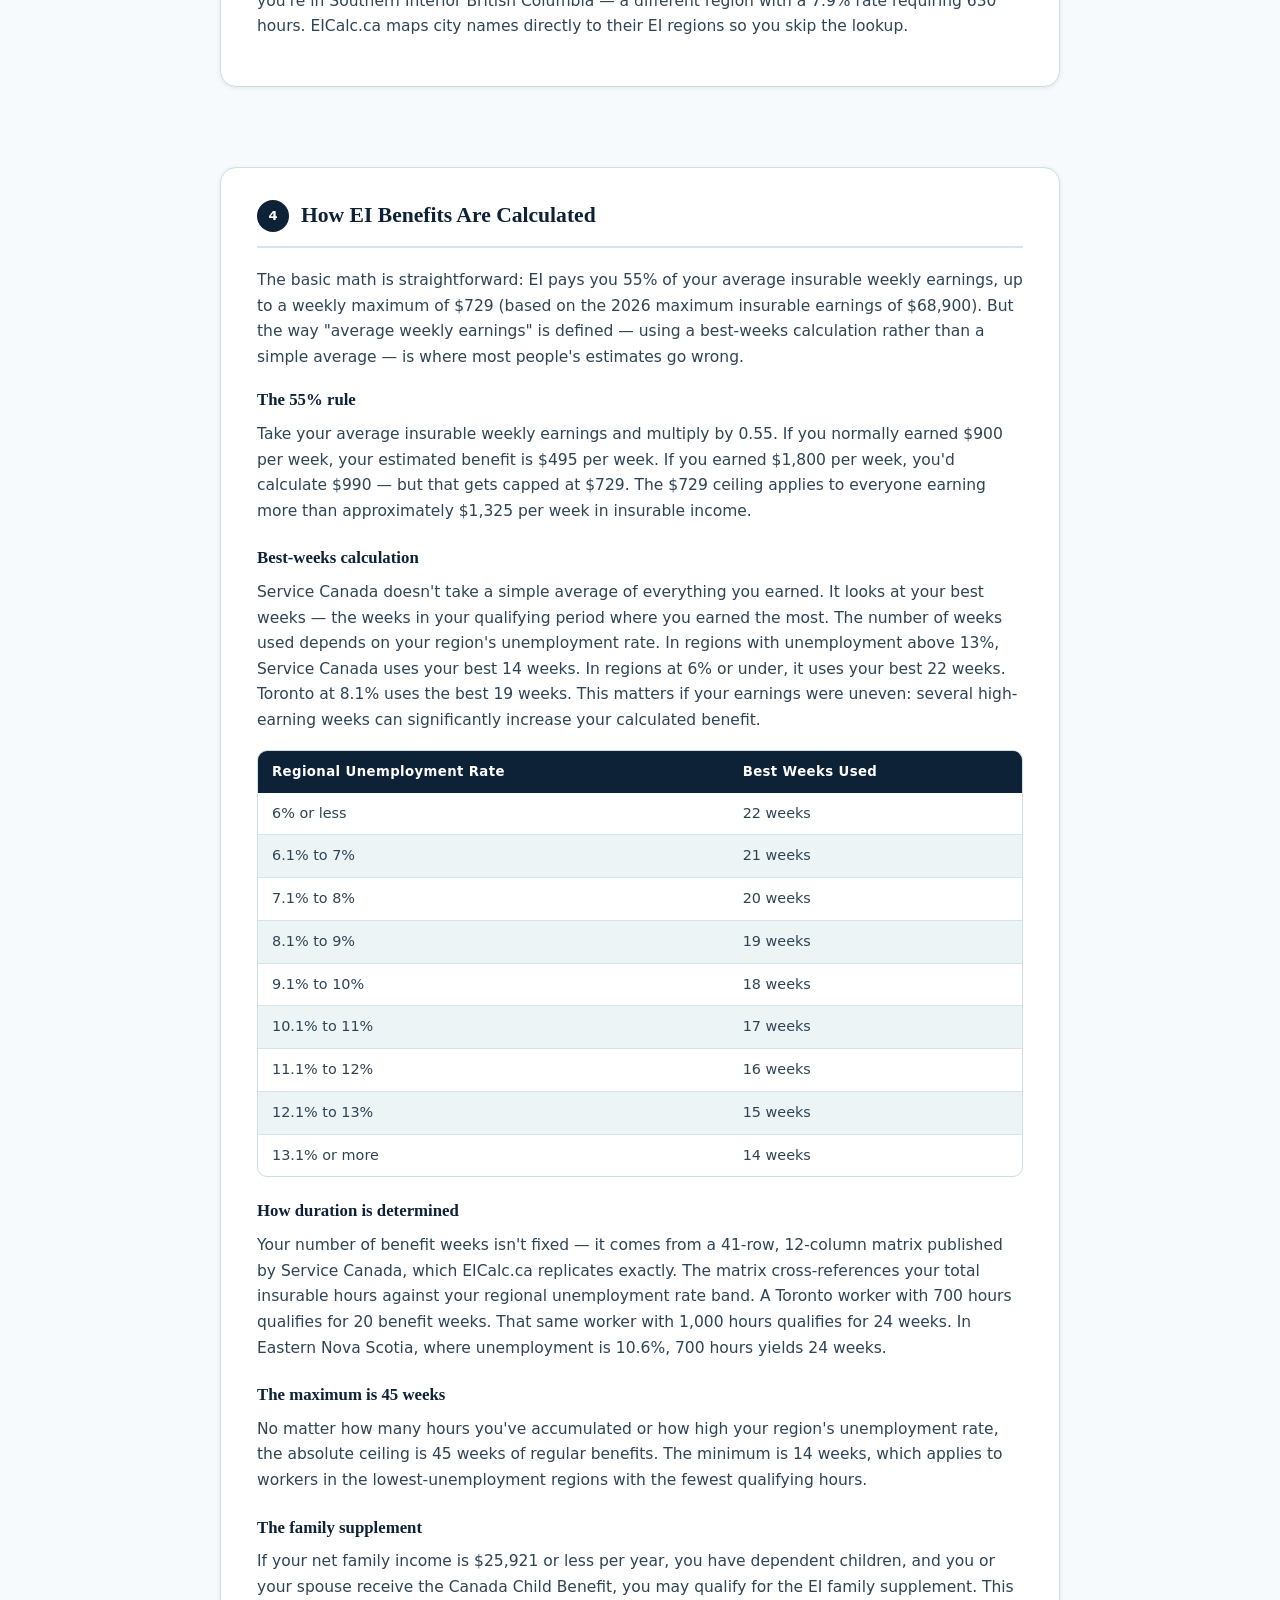
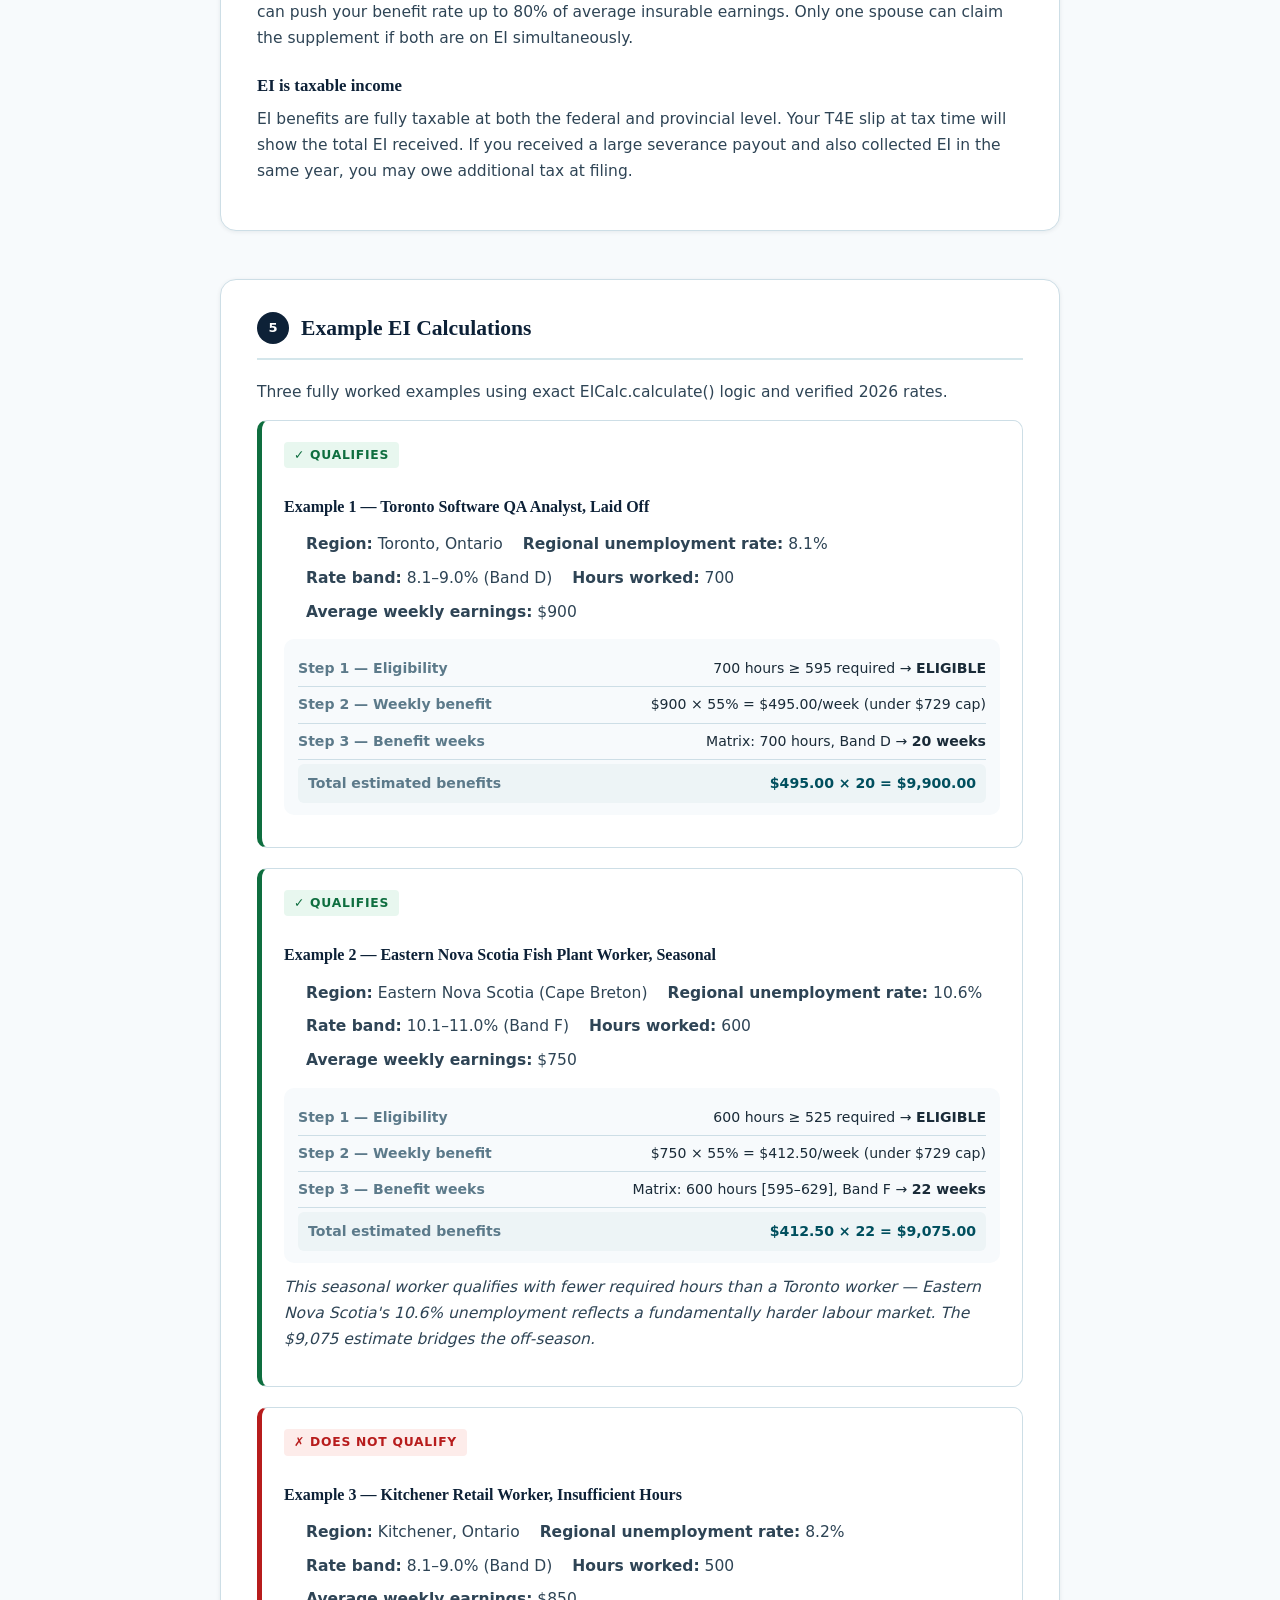
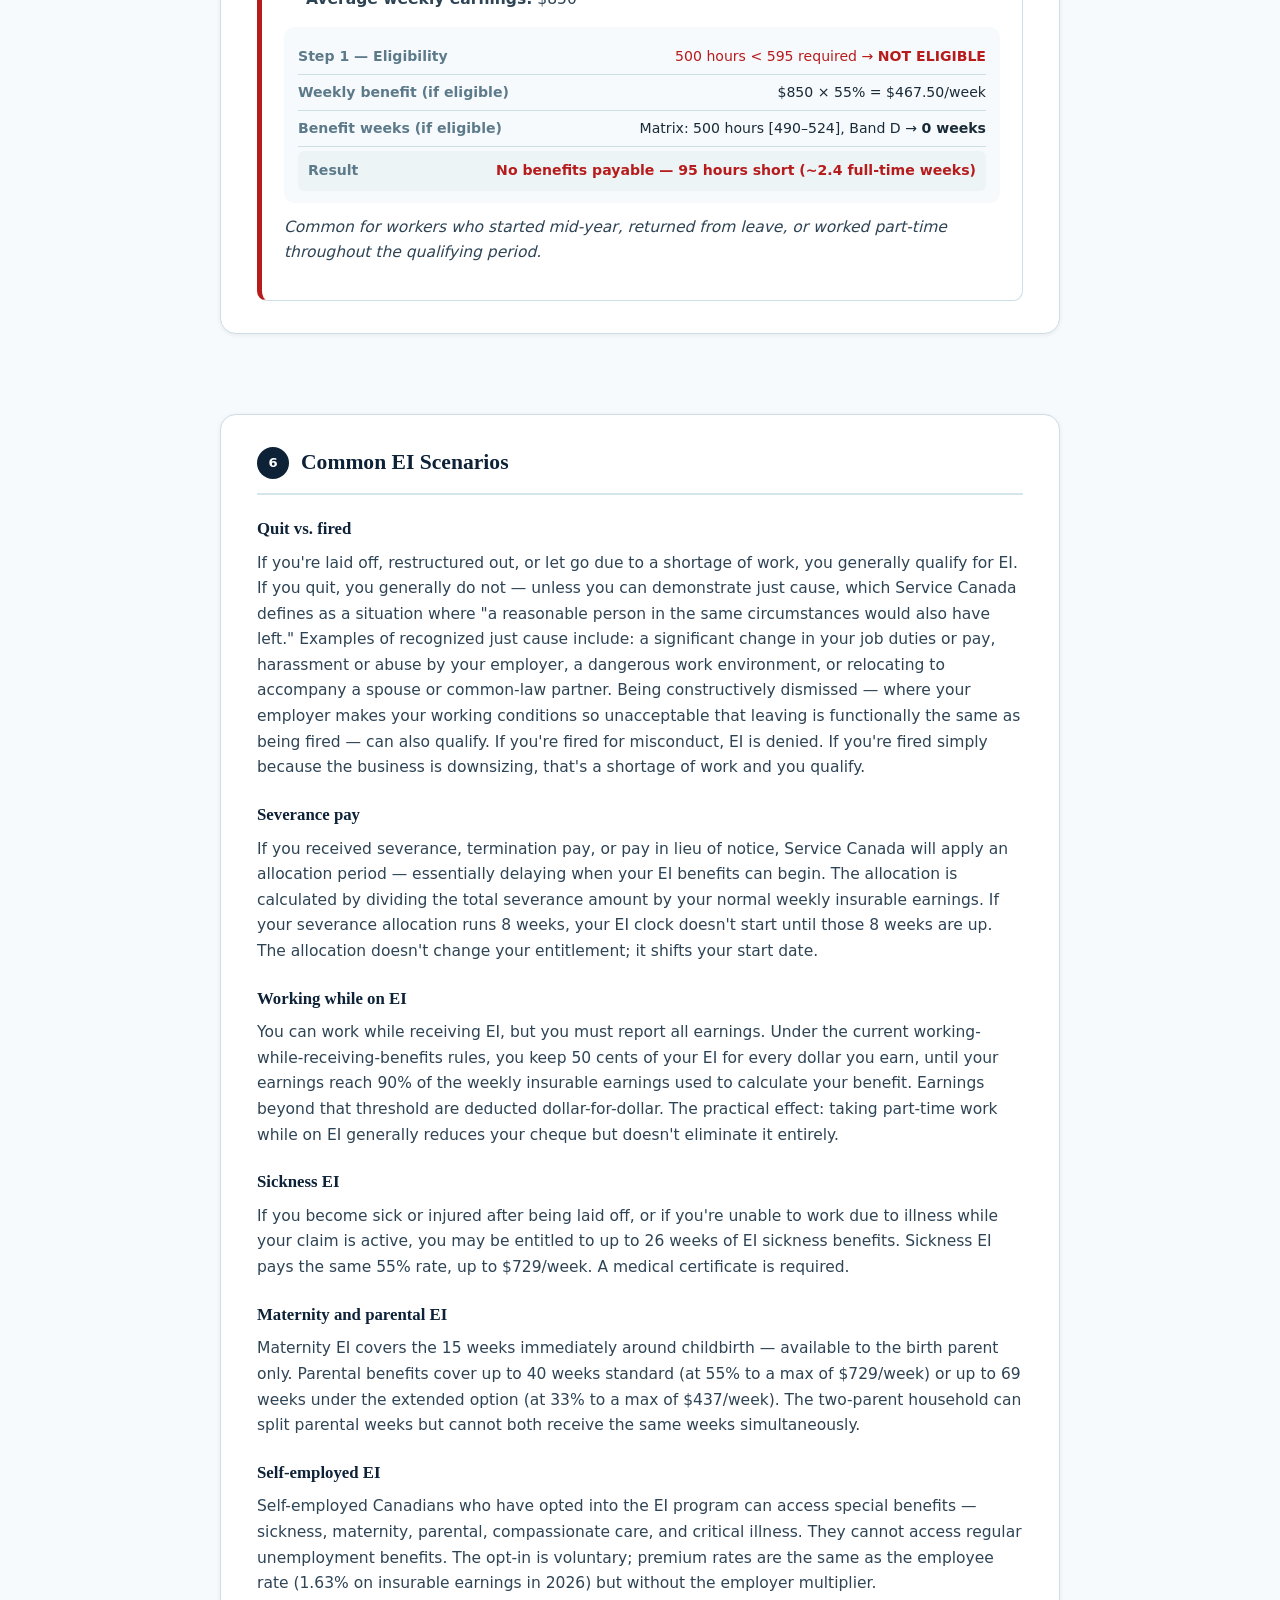
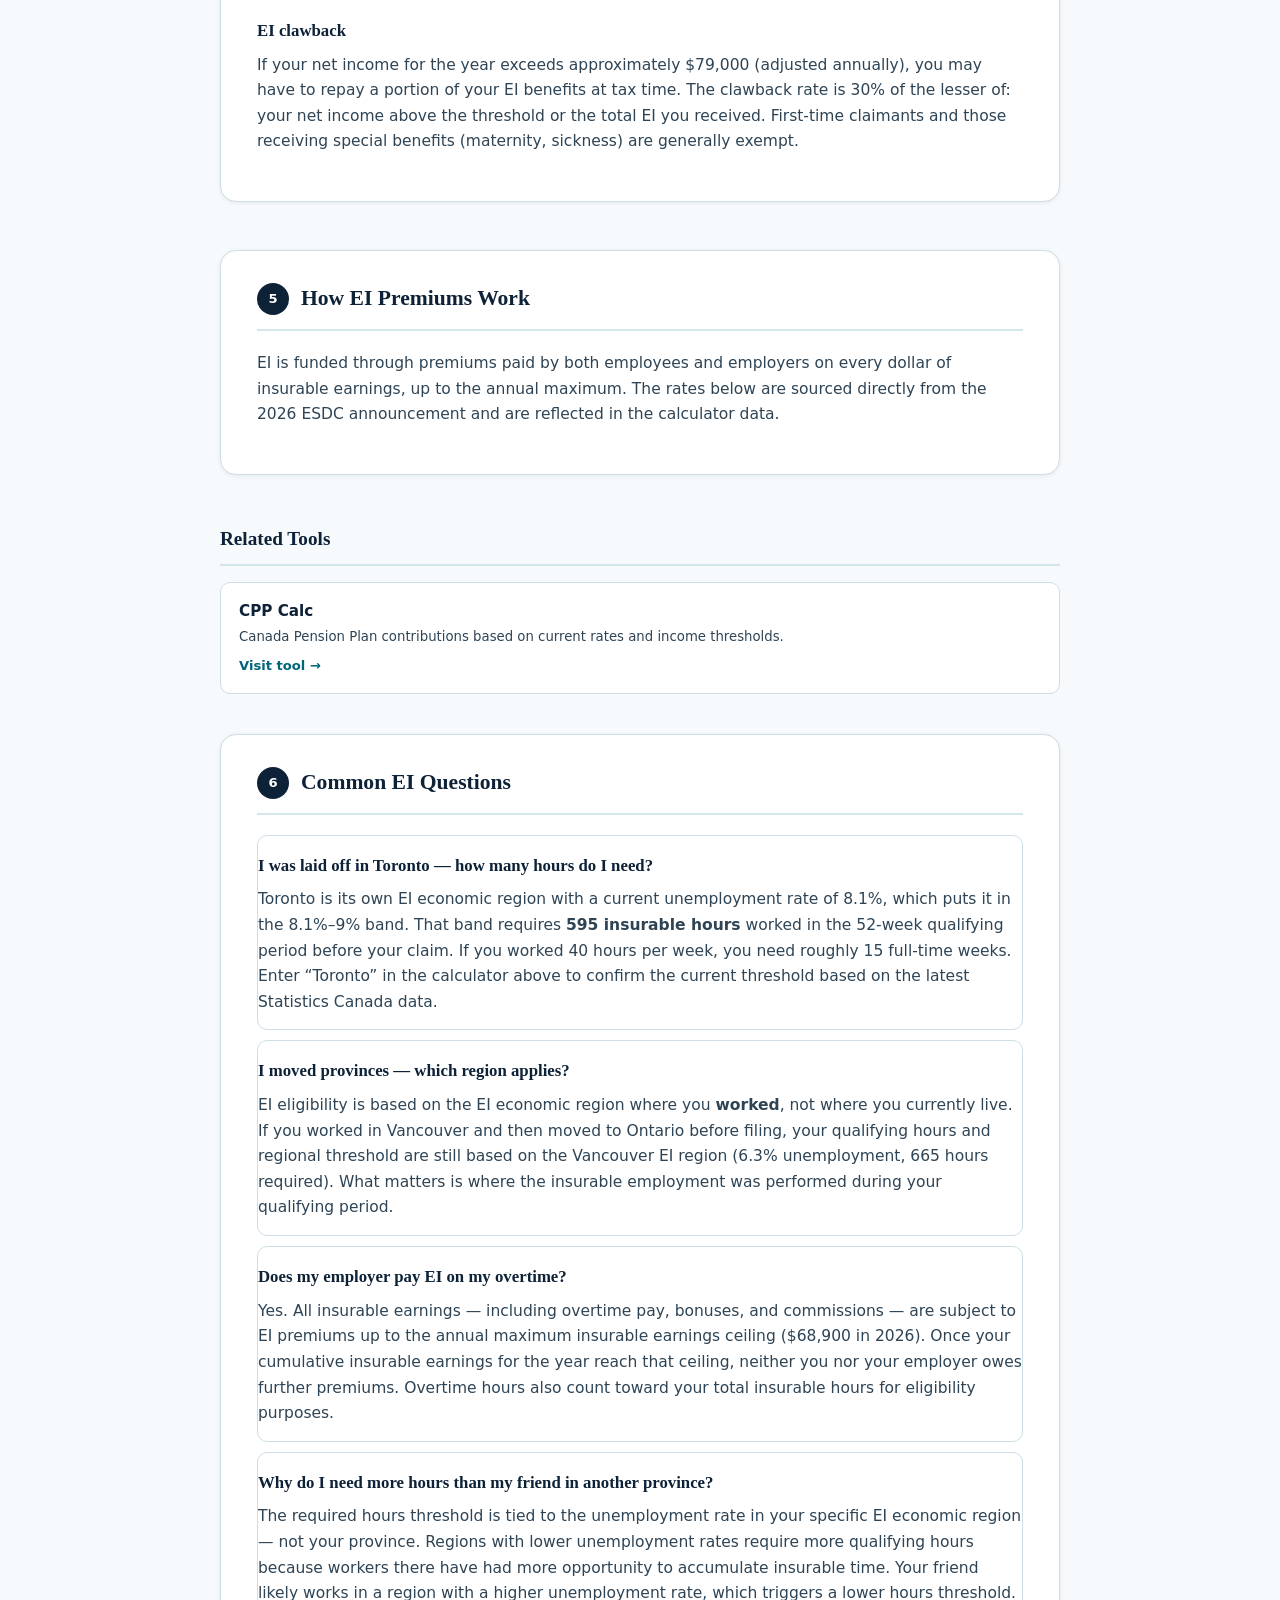
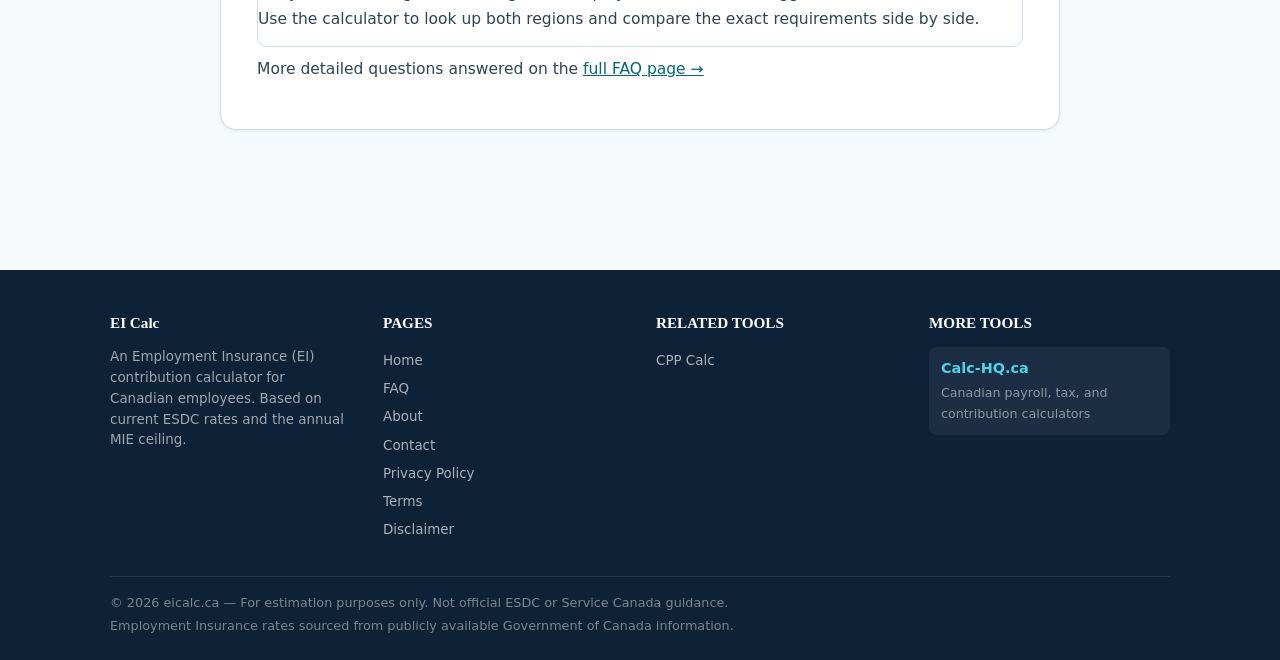
==== commit 7bc68ed5: "Add Google Search Console verification meta tag" ====
--- a/index.html
+++ b/index.html
@@ -3,6 +3,7 @@
 <head>
   <meta charset="UTF-8" />
   <meta name="viewport" content="width=device-width, initial-scale=1.0" />
+  <meta name="google-site-verification" content="r00g2EoaHW3-R5lQZMIuyX2P3_ayNws7OlSsg5fF5lE" />
   <title>EI Eligibility Calculator 2026 — How Many Hours Do You Need? | EICalc.ca</title>
   <meta name="description" content="Find out how many insurable hours you need for EI and estimate your weekly benefits. Uses 2026 ESDC rates and current Statistics Canada regional unemployment data for all 62 EI regions." />
   <link rel="canonical" href="https://eicalc.ca/" />
--- a/css/style.css
+++ b/css/style.css
@@ -0,0 +1,986 @@
+/* ============================================================
+   EICalc.ca — css/style.css
+   2026 · Responsive · Mobile-first
+   ============================================================ */
+
+/* ── Design Tokens ─────────────────────────────────────────── */
+:root {
+  --teal:        #00667a;
+  --teal-dark:   #004f5e;
+  --teal-light:  #e0f4f7;
+  --navy:        #0d2137;
+  --navy-mid:    #163652;
+  --slate:       #2e4a60;
+  --mist:        #edf4f6;
+  --mist-dark:   #d4e6eb;
+  --white:       #ffffff;
+  --off-white:   #f7fafc;
+  --text:        #1a2b38;
+  --text-mid:    #2e4455;
+  --text-light:  #5c7a8a;
+  --border:      #cddee6;
+  --success:     #0e6e3f;
+  --success-bg:  #e8f7ef;
+  --danger:      #b71c1c;
+  --danger-bg:   #fdecea;
+  --warn:        #c88a00;
+  --warn-bg:     #fff8e0;
+  --gold-border: #e8cc6a;
+  --radius:      10px;
+  --radius-lg:   16px;
+  --shadow-sm:   0 1px 4px rgba(13,33,55,0.08);
+  --shadow-md:   0 4px 16px rgba(13,33,55,0.12);
+  --shadow-lg:   0 8px 32px rgba(13,33,55,0.16);
+  --font-head:   'Georgia', 'Times New Roman', serif;
+  --font-body:   'Segoe UI', system-ui, -apple-system, sans-serif;
+  --font-mono:   'SFMono-Regular', Consolas, 'Liberation Mono', monospace;
+}
+
+/* ── Reset ─────────────────────────────────────────────────── */
+*, *::before, *::after {
+  box-sizing: border-box;
+  margin: 0;
+  padding: 0;
+}
+html { scroll-behavior: smooth; }
+body {
+  font-family: var(--font-body);
+  font-size: 16px;
+  line-height: 1.65;
+  color: var(--text);
+  background: var(--off-white);
+}
+img { max-width: 100%; display: block; }
+a { color: var(--teal); }
+a:hover { color: var(--teal-dark); }
+
+/* ── Site Header ────────────────────────────────────────────── */
+.site-header {
+  background: var(--navy);
+  border-bottom: 3px solid var(--teal);
+  position: sticky;
+  top: 0;
+  z-index: 100;
+  box-shadow: var(--shadow-md);
+}
+.header-inner {
+  max-width: 1100px;
+  margin: 0 auto;
+  padding: 0 20px;
+  display: flex;
+  align-items: center;
+  justify-content: space-between;
+  height: 58px;
+}
+.site-logo {
+  display: flex;
+  align-items: center;
+  gap: 9px;
+  text-decoration: none;
+}
+.logo-maple { font-size: 20px; line-height: 1; }
+.logo-text {
+  font-family: var(--font-head);
+  font-size: 1.15rem;
+  color: var(--white);
+  font-weight: 700;
+  letter-spacing: -0.01em;
+}
+.logo-text span { color: #4dd4e8; }
+.site-nav { display: flex; gap: 4px; flex-wrap: wrap; }
+.site-nav a {
+  color: rgba(255,255,255,0.78);
+  text-decoration: none;
+  font-size: 0.84rem;
+  padding: 5px 11px;
+  border-radius: 6px;
+  transition: background 0.2s, color 0.2s;
+}
+.site-nav a:hover { background: rgba(255,255,255,0.1); color: #fff; }
+
+/* ── Hero ───────────────────────────────────────────────────── */
+.hero {
+  background: linear-gradient(135deg, var(--navy) 0%, var(--navy-mid) 55%, var(--slate) 100%);
+  padding: 52px 20px 44px;
+  text-align: center;
+  position: relative;
+  overflow: hidden;
+}
+.hero::before {
+  content: '';
+  position: absolute;
+  inset: 0;
+  background: url("data:image/svg+xml,%3Csvg width='60' height='60' viewBox='0 0 60 60' xmlns='http://www.w3.org/2000/svg'%3E%3Cg fill='none' fill-rule='evenodd'%3E%3Cg fill='%23ffffff' fill-opacity='0.02'%3E%3Cpath d='M36 34v-4h-2v4h-4v2h4v4h2v-4h4v-2h-4zm0-30V0h-2v4h-4v2h4v4h2V6h4V4h-4zM6 34v-4H4v4H0v2h4v4h2v-4h4v-2H6zM6 4V0H4v4H0v2h4v4h2V6h4V4H6z'/%3E%3C/g%3E%3C/g%3E%3C/svg%3E");
+  pointer-events: none;
+}
+.hero-inner { position: relative; max-width: 680px; margin: 0 auto; }
+.hero-badge {
+  display: inline-flex;
+  align-items: center;
+  gap: 6px;
+  background: rgba(0,102,122,0.3);
+  border: 1px solid rgba(77,212,232,0.4);
+  color: #a0eaf5;
+  font-size: 0.77rem;
+  font-weight: 600;
+  letter-spacing: 0.07em;
+  text-transform: uppercase;
+  padding: 4px 14px;
+  border-radius: 20px;
+  margin-bottom: 18px;
+}
+.hero h1 {
+  font-family: var(--font-head);
+  font-size: clamp(1.75rem, 4.5vw, 2.55rem);
+  color: var(--white);
+  line-height: 1.22;
+  margin-bottom: 14px;
+  font-weight: 700;
+}
+.hero p {
+  color: rgba(255,255,255,0.72);
+  font-size: 1.02rem;
+  max-width: 540px;
+  margin: 0 auto;
+}
+
+/* ── Main Layout ────────────────────────────────────────────── */
+.main-content {
+  max-width: 1100px;
+  margin: 0 auto;
+  padding: 0 20px 60px;
+}
+
+/* ── Calculator Card ────────────────────────────────────────── */
+.calc-card {
+  background: var(--white);
+  border-radius: var(--radius-lg);
+  box-shadow: var(--shadow-lg);
+  margin: -24px auto 40px;
+  max-width: 840px;
+  overflow: visible;
+  border: 1px solid var(--border);
+  position: relative;
+  z-index: 10;
+}
+.calc-header {
+  background: linear-gradient(90deg, var(--teal) 0%, var(--teal-dark) 100%);
+  padding: 16px 26px;
+  display: flex;
+  align-items: center;
+  gap: 10px;
+  border-radius: var(--radius-lg) var(--radius-lg) 0 0;
+}
+.calc-header h2 {
+  font-family: var(--font-head);
+  color: var(--white);
+  font-size: 1.1rem;
+  font-weight: 700;
+}
+.calc-icon { font-size: 1.25rem; }
+
+.trust-strip {
+  display: flex;
+  align-items: center;
+  gap: 14px;
+  padding: 9px 16px;
+  background: var(--mist);
+  border-bottom: 1px solid var(--mist-dark);
+  font-size: 0.79rem;
+  color: var(--text-light);
+  flex-wrap: wrap;
+}
+.ts-item { display: flex; align-items: center; gap: 4px; }
+.ts-item strong { color: var(--navy); }
+.ts-sep { color: var(--border); }
+
+.calc-body { padding: 28px 32px 32px; }
+
+/* ── Inputs ─────────────────────────────────────────────────── */
+.input-group { margin-bottom: 22px; }
+.input-group label {
+  display: block;
+  font-size: 0.88rem;
+  font-weight: 600;
+  color: var(--navy);
+  margin-bottom: 7px;
+}
+.label-sub {
+  font-weight: 400;
+  color: var(--text-light);
+  font-size: 0.81rem;
+}
+
+/* Location search */
+.location-wrap {
+  position: relative;
+}
+.location-input {
+  width: 100%;
+  padding: 12px 14px;
+  border: 2px solid var(--border);
+  border-radius: var(--radius);
+  font-size: 1.02rem;
+  font-family: var(--font-body);
+  color: var(--text);
+  background: var(--off-white);
+  transition: border-color 0.2s, box-shadow 0.2s;
+}
+.location-input:focus {
+  outline: none;
+  border-color: var(--teal);
+  box-shadow: 0 0 0 3px rgba(0,102,122,0.12);
+  background: var(--white);
+}
+
+/* Autocomplete dropdown */
+.autocomplete-dropdown {
+  display: none;
+  position: absolute;
+  top: calc(100% + 2px);
+  left: 0;
+  right: 0;
+  background: var(--white);
+  border: 2px solid var(--teal);
+  border-top: none;
+  border-radius: 0 0 var(--radius) var(--radius);
+  box-shadow: var(--shadow-md);
+  z-index: 200;
+  max-height: 280px;
+  overflow-y: auto;
+}
+.autocomplete-item {
+  padding: 11px 14px;
+  cursor: pointer;
+  border-bottom: 1px solid var(--mist-dark);
+  display: flex;
+  flex-direction: column;
+  gap: 2px;
+  transition: background 0.15s;
+}
+.autocomplete-item:last-child { border-bottom: none; }
+.autocomplete-item:hover,
+.autocomplete-item.highlighted {
+  background: var(--teal-light);
+}
+.ac-name {
+  font-weight: 600;
+  font-size: 0.92rem;
+  color: var(--navy);
+}
+.ac-detail {
+  font-size: 0.79rem;
+  color: var(--text-light);
+}
+
+/* Region confirmed badge */
+.region-confirmed {
+  display: none;
+  margin-top: 8px;
+  padding: 8px 12px;
+  background: var(--teal-light);
+  border: 1px solid var(--teal);
+  border-radius: var(--radius);
+  font-size: 0.85rem;
+  color: var(--teal-dark);
+}
+.region-confirmed.visible { display: block; }
+.rc-check { font-weight: 700; margin-right: 4px; }
+
+/* Number inputs */
+.input-wrap {
+  position: relative;
+  display: flex;
+  align-items: center;
+}
+.input-wrap-dollar .input-prefix {
+  position: absolute;
+  left: 13px;
+  font-size: 0.95rem;
+  color: var(--text-light);
+  font-weight: 600;
+  pointer-events: none;
+}
+.input-wrap input[type="number"] {
+  width: 100%;
+  padding: 12px 14px;
+  border: 2px solid var(--border);
+  border-radius: var(--radius);
+  font-size: 1.02rem;
+  font-family: var(--font-body);
+  color: var(--text);
+  background: var(--off-white);
+  transition: border-color 0.2s, box-shadow 0.2s;
+  -moz-appearance: textfield;
+}
+.input-wrap-dollar input[type="number"] {
+  padding-left: 28px;
+}
+.input-wrap input[type="number"]::-webkit-inner-spin-button,
+.input-wrap input[type="number"]::-webkit-outer-spin-button {
+  -webkit-appearance: none;
+}
+.input-wrap input[type="number"]:focus {
+  outline: none;
+  border-color: var(--teal);
+  box-shadow: 0 0 0 3px rgba(0,102,122,0.12);
+  background: var(--white);
+}
+
+/* ── CTA Button ─────────────────────────────────────────────── */
+.btn-calculate {
+  width: 100%;
+  padding: 15px;
+  background: linear-gradient(135deg, var(--teal) 0%, var(--teal-dark) 100%);
+  color: var(--white);
+  border: none;
+  border-radius: var(--radius);
+  font-size: 1.05rem;
+  font-weight: 700;
+  font-family: var(--font-body);
+  cursor: pointer;
+  letter-spacing: 0.02em;
+  transition: transform 0.15s, box-shadow 0.15s;
+  box-shadow: 0 4px 12px rgba(0,102,122,0.3);
+  margin-top: 6px;
+}
+.btn-calculate:hover {
+  transform: translateY(-1px);
+  box-shadow: 0 6px 18px rgba(0,102,122,0.4);
+}
+.btn-calculate:active { transform: translateY(0); }
+
+/* ── Results Section ────────────────────────────────────────── */
+.results-section {
+  display: none;
+  margin-top: 26px;
+}
+.results-divider {
+  height: 1px;
+  background: var(--border);
+  margin-bottom: 20px;
+}
+.results-label {
+  font-size: 0.77rem;
+  font-weight: 700;
+  letter-spacing: 0.1em;
+  text-transform: uppercase;
+  color: var(--text-light);
+  margin-bottom: 14px;
+}
+
+/* Eligibility banner */
+.eligibility-banner {
+  display: flex;
+  align-items: center;
+  gap: 12px;
+  padding: 14px 18px;
+  border-radius: var(--radius);
+  margin-bottom: 18px;
+  font-size: 0.97rem;
+}
+.eligibility-banner.eligible {
+  background: var(--success-bg);
+  border: 1px solid #a3d9b8;
+  color: var(--success);
+}
+.eligibility-banner.ineligible {
+  background: var(--danger-bg);
+  border: 1px solid #f5bcbc;
+  color: var(--danger);
+}
+.banner-icon { font-size: 1.3rem; flex-shrink: 0; }
+
+/* Results grid */
+.results-grid {
+  display: grid;
+  grid-template-columns: repeat(auto-fit, minmax(160px, 1fr));
+  gap: 12px;
+  margin-bottom: 18px;
+}
+.result-item {
+  background: var(--mist);
+  border-radius: var(--radius);
+  padding: 14px 16px;
+  border-left: 4px solid var(--navy);
+}
+.result-item.highlight {
+  background: var(--teal-light);
+  border-left-color: var(--teal);
+}
+.result-item.result-item-warn {
+  background: var(--warn-bg);
+  border-left-color: var(--warn);
+}
+.result-item.result-item-fail {
+  background: var(--danger-bg);
+  border-left-color: var(--danger);
+}
+.r-label {
+  font-size: 0.75rem;
+  font-weight: 600;
+  color: var(--text-light);
+  text-transform: uppercase;
+  letter-spacing: 0.06em;
+  margin-bottom: 5px;
+}
+.r-value {
+  font-size: 1.4rem;
+  font-weight: 700;
+  color: var(--navy);
+  font-family: var(--font-head);
+  line-height: 1.1;
+}
+.result-item.highlight .r-value { color: var(--teal-dark); }
+.result-item.result-item-fail .r-value { color: var(--danger); }
+.r-value-text {
+  font-size: 1rem;
+  line-height: 1.3;
+}
+.r-value-status { font-size: 1.05rem; }
+
+/* Results breakdown */
+.results-breakdown {
+  background: var(--off-white);
+  border: 1px solid var(--border);
+  border-radius: var(--radius);
+  padding: 16px 18px;
+  margin-bottom: 16px;
+}
+.results-breakdown h4 {
+  font-size: 0.87rem;
+  font-weight: 700;
+  color: var(--navy);
+  margin-bottom: 10px;
+}
+.breakdown-row {
+  display: flex;
+  justify-content: space-between;
+  align-items: center;
+  padding: 5px 0;
+  border-bottom: 1px solid var(--border);
+  font-size: 0.88rem;
+  gap: 8px;
+}
+.breakdown-row:last-child { border-bottom: none; }
+.br-label { color: var(--text-mid); flex: 1; }
+.br-val {
+  font-weight: 700;
+  color: var(--text);
+  font-family: var(--font-mono);
+  font-size: 0.9rem;
+  text-align: right;
+}
+.breakdown-total {
+  font-weight: 700;
+  background: var(--mist);
+  padding: 8px 10px;
+  border-radius: 6px;
+  margin-top: 4px;
+}
+.breakdown-total .br-label { color: var(--navy); }
+.breakdown-total .br-val { color: var(--teal-dark); font-size: 1rem; }
+
+/* Results note */
+.results-note {
+  background: var(--warn-bg);
+  border: 1px solid var(--gold-border);
+  border-radius: var(--radius);
+  padding: 11px 15px;
+  font-size: 0.82rem;
+  color: #6b4c00;
+  line-height: 1.55;
+}
+.results-note a { color: var(--teal-dark); }
+
+/* ── Ad Units ───────────────────────────────────────────────── */
+.ad-unit {
+  max-width: 840px;
+  margin: 0 auto 32px;
+  border-radius: var(--radius);
+  overflow: hidden;
+}
+.ad-unit.ad-inactive {
+  height: 0;
+  overflow: hidden;
+}
+.ad-unit.active {
+  height: auto;
+  min-height: 90px;
+  background: var(--mist);
+}
+
+/* ── Authority Sections ─────────────────────────────────────── */
+.authority-section {
+  max-width: 840px;
+  margin: 0 auto 48px;
+  background: var(--white);
+  border-radius: var(--radius-lg);
+  border: 1px solid var(--border);
+  padding: 32px 36px;
+  box-shadow: var(--shadow-sm);
+}
+.section-header {
+  display: flex;
+  align-items: center;
+  gap: 12px;
+  margin-bottom: 20px;
+  padding-bottom: 14px;
+  border-bottom: 2px solid var(--mist-dark);
+}
+.section-number {
+  width: 32px;
+  height: 32px;
+  border-radius: 50%;
+  background: var(--navy);
+  color: var(--white);
+  font-size: 0.82rem;
+  font-weight: 700;
+  display: flex;
+  align-items: center;
+  justify-content: center;
+  flex-shrink: 0;
+}
+.authority-section h2 {
+  font-family: var(--font-head);
+  font-size: 1.35rem;
+  color: var(--navy);
+  line-height: 1.25;
+}
+.authority-section h3 {
+  font-family: var(--font-head);
+  font-size: 1.05rem;
+  color: var(--navy);
+  margin: 20px 0 8px;
+}
+.authority-section h3:first-of-type { margin-top: 16px; }
+.authority-section p {
+  color: var(--text-mid);
+  margin-bottom: 14px;
+  font-size: 0.97rem;
+}
+.authority-section ul,
+.authority-section ol {
+  color: var(--text-mid);
+  padding-left: 22px;
+  margin-bottom: 14px;
+}
+.authority-section li {
+  margin-bottom: 5px;
+  font-size: 0.97rem;
+}
+
+/* ── Threshold Tables ───────────────────────────────────────── */
+.threshold-table-wrap {
+  overflow-x: auto;
+  margin: 16px 0 20px;
+  border-radius: var(--radius);
+  border: 1px solid var(--border);
+}
+.threshold-table {
+  width: 100%;
+  border-collapse: collapse;
+  font-size: 0.9rem;
+  min-width: 280px;
+}
+.threshold-table thead th {
+  background: var(--navy);
+  color: var(--white);
+  padding: 10px 14px;
+  text-align: left;
+  font-size: 0.83rem;
+  font-weight: 600;
+  letter-spacing: 0.03em;
+}
+.threshold-table tbody td {
+  padding: 9px 14px;
+  border-bottom: 1px solid var(--mist-dark);
+  color: var(--text-mid);
+}
+.threshold-table tbody tr:last-child td { border-bottom: none; }
+.threshold-table tbody tr:nth-child(even) td { background: var(--mist); }
+.threshold-table tbody tr:hover td { background: var(--teal-light); }
+
+/* ── Comparison Grid ────────────────────────────────────────── */
+.comparison-grid {
+  display: grid;
+  grid-template-columns: repeat(auto-fit, minmax(200px, 1fr));
+  gap: 14px;
+  margin: 16px 0 20px;
+}
+.comparison-card {
+  background: var(--mist);
+  border-radius: var(--radius);
+  padding: 16px 18px;
+  border-top: 4px solid var(--teal);
+}
+.comp-region {
+  font-weight: 700;
+  font-size: 0.97rem;
+  color: var(--navy);
+  margin-bottom: 4px;
+}
+.comp-rate {
+  font-size: 0.83rem;
+  color: var(--text-light);
+  margin-bottom: 4px;
+}
+.comp-hours {
+  font-size: 1.05rem;
+  font-weight: 700;
+  color: var(--teal-dark);
+  margin-bottom: 8px;
+}
+.comparison-card p {
+  font-size: 0.85rem;
+  color: var(--text-mid);
+  margin: 0;
+}
+
+/* ── Example Cards ──────────────────────────────────────────── */
+.example-card {
+  border-radius: var(--radius);
+  border: 1px solid var(--border);
+  padding: 20px 22px;
+  margin-bottom: 20px;
+  position: relative;
+}
+.example-card:last-child { margin-bottom: 0; }
+.example-card.example-pass { border-left: 5px solid var(--success); }
+.example-card.example-fail { border-left: 5px solid var(--danger); }
+.example-label {
+  display: inline-block;
+  font-size: 0.77rem;
+  font-weight: 700;
+  letter-spacing: 0.06em;
+  text-transform: uppercase;
+  padding: 3px 10px;
+  border-radius: 4px;
+  margin-bottom: 10px;
+}
+.example-label-pass { background: var(--success-bg); color: var(--success); }
+.example-label-fail { background: var(--danger-bg); color: var(--danger); }
+.example-card h3 {
+  font-family: var(--font-head);
+  font-size: 1rem;
+  color: var(--navy);
+  margin: 0 0 12px;
+}
+.example-inputs {
+  list-style: none;
+  padding: 0;
+  margin: 0 0 14px;
+  display: flex;
+  flex-wrap: wrap;
+  gap: 8px 20px;
+  font-size: 0.88rem;
+  color: var(--text-mid);
+}
+.example-inputs li { margin: 0; }
+.example-steps {
+  background: var(--off-white);
+  border-radius: var(--radius);
+  padding: 12px 14px;
+  margin-bottom: 12px;
+}
+.step {
+  display: flex;
+  justify-content: space-between;
+  align-items: flex-start;
+  gap: 12px;
+  padding: 6px 0;
+  border-bottom: 1px solid var(--border);
+  font-size: 0.88rem;
+}
+.step:last-child { border-bottom: none; }
+.step-label {
+  color: var(--text-light);
+  font-weight: 600;
+  flex-shrink: 0;
+}
+.step-value {
+  color: var(--text);
+  text-align: right;
+}
+.step-total {
+  background: var(--mist);
+  padding: 8px 10px;
+  border-radius: 6px;
+  margin-top: 4px;
+}
+.step-total .step-value { color: var(--teal-dark); }
+.step.step-fail .step-value { color: var(--danger); }
+.example-note {
+  font-size: 0.84rem;
+  color: var(--text-light);
+  font-style: italic;
+  margin: 0;
+}
+
+/* ── Related Section ────────────────────────────────────────── */
+.related-section {
+  max-width: 840px;
+  margin: 0 auto 40px;
+}
+.related-heading {
+  font-family: var(--font-head);
+  font-size: 1.2rem;
+  color: var(--navy);
+  margin-bottom: 16px;
+  padding-bottom: 10px;
+  border-bottom: 2px solid var(--mist-dark);
+}
+.related-grid {
+  display: grid;
+  grid-template-columns: repeat(auto-fit, minmax(220px, 1fr));
+  gap: 14px;
+}
+/* network.js injects .related-card elements */
+.related-card {
+  display: flex;
+  flex-direction: column;
+  gap: 4px;
+  background: var(--white);
+  border: 1px solid var(--border);
+  border-radius: var(--radius);
+  padding: 16px 18px;
+  text-decoration: none;
+  transition: border-color 0.2s, box-shadow 0.2s;
+}
+.related-card:hover {
+  border-color: var(--teal);
+  box-shadow: var(--shadow-sm);
+}
+.related-card-name {
+  font-weight: 700;
+  font-size: 0.95rem;
+  color: var(--navy);
+}
+.related-card-desc {
+  font-size: 0.83rem;
+  color: var(--text-mid);
+  line-height: 1.4;
+}
+.related-card-link {
+  font-size: 0.82rem;
+  color: var(--teal);
+  margin-top: 4px;
+  font-weight: 600;
+}
+
+/* ── Footer ─────────────────────────────────────────────────── */
+.site-footer {
+  background: var(--navy);
+  color: rgba(255,255,255,0.7);
+  margin-top: 0;
+}
+/* network.js injects footer content into #network-footer */
+#network-footer { max-width: 1100px; margin: 0 auto; padding: 0 20px; }
+.footer-grid {
+  display: grid;
+  grid-template-columns: repeat(auto-fit, minmax(180px, 1fr));
+  gap: 32px;
+  padding: 40px 0 32px;
+  border-bottom: 1px solid rgba(255,255,255,0.1);
+}
+.footer-col h4 {
+  color: var(--white);
+  font-family: var(--font-head);
+  font-size: 0.95rem;
+  margin-bottom: 12px;
+}
+.footer-col p {
+  font-size: 0.84rem;
+  line-height: 1.55;
+  color: rgba(255,255,255,0.6);
+  margin-bottom: 8px;
+}
+.footer-col a {
+  display: block;
+  color: rgba(255,255,255,0.65);
+  text-decoration: none;
+  font-size: 0.84rem;
+  padding: 3px 0;
+  transition: color 0.2s;
+}
+.footer-col a:hover { color: #4dd4e8; }
+.footer-email a {
+  color: #4dd4e8 !important;
+  text-decoration: underline;
+  text-decoration-color: rgba(77,212,232,0.4);
+  opacity: 0.9;
+}
+.footer-email a:hover { opacity: 1; }
+.more-tools-link {
+  display: flex !important;
+  flex-direction: column;
+  gap: 2px;
+  background: rgba(255,255,255,0.06);
+  border-radius: 8px;
+  padding: 10px 12px !important;
+  margin-top: 4px;
+}
+.more-tools-title { font-weight: 700; color: #4dd4e8 !important; font-size: 0.9rem; }
+.subtext { font-size: 0.79rem; color: rgba(255,255,255,0.5) !important; }
+.footer-bottom {
+  padding: 16px 0 24px;
+  font-size: 0.8rem;
+  color: rgba(255,255,255,0.45);
+  line-height: 1.5;
+}
+.footer-bottom p + p { margin-top: 4px; }
+
+/* ── Support Page Styles ────────────────────────────────────── */
+.page-hero {
+  background: linear-gradient(135deg, var(--navy) 0%, var(--navy-mid) 100%);
+  padding: 40px 20px 36px;
+  text-align: center;
+}
+.page-hero h1 {
+  font-family: var(--font-head);
+  font-size: clamp(1.5rem, 3.5vw, 2rem);
+  color: var(--white);
+  margin-bottom: 10px;
+}
+.page-hero p {
+  color: rgba(255,255,255,0.7);
+  font-size: 0.97rem;
+  max-width: 540px;
+  margin: 0 auto;
+}
+.page-content {
+  max-width: 840px;
+  margin: 40px auto 60px;
+  padding: 0 20px;
+}
+.page-content h2 {
+  font-family: var(--font-head);
+  font-size: 1.3rem;
+  color: var(--navy);
+  margin: 32px 0 10px;
+  padding-top: 24px;
+  border-top: 1px solid var(--mist-dark);
+}
+.page-content h2:first-of-type {
+  margin-top: 0;
+  padding-top: 0;
+  border-top: none;
+}
+.page-content h3 {
+  font-family: var(--font-head);
+  font-size: 1.05rem;
+  color: var(--navy);
+  margin: 20px 0 8px;
+}
+.page-content p {
+  color: var(--text-mid);
+  font-size: 0.97rem;
+  margin-bottom: 14px;
+  line-height: 1.7;
+}
+.page-content ul, .page-content ol {
+  color: var(--text-mid);
+  padding-left: 22px;
+  margin-bottom: 14px;
+}
+.page-content li { margin-bottom: 6px; font-size: 0.97rem; line-height: 1.6; }
+.page-content a { color: var(--teal); }
+.page-content strong { color: var(--text); }
+
+/* FAQ accordion */
+.faq-item {
+  border: 1px solid var(--border);
+  border-radius: var(--radius);
+  margin-bottom: 10px;
+  overflow: hidden;
+}
+.faq-q {
+  display: flex;
+  justify-content: space-between;
+  align-items: center;
+  width: 100%;
+  padding: 14px 18px;
+  background: var(--white);
+  border: none;
+  cursor: pointer;
+  text-align: left;
+  font-size: 0.95rem;
+  font-weight: 600;
+  color: var(--navy);
+  font-family: var(--font-body);
+  gap: 12px;
+  transition: background 0.15s;
+}
+.faq-q:hover { background: var(--mist); }
+.faq-arrow {
+  flex-shrink: 0;
+  font-size: 0.75rem;
+  color: var(--text-light);
+  transition: transform 0.2s;
+}
+.faq-item.open .faq-arrow { transform: rotate(180deg); }
+.faq-a {
+  display: none;
+  padding: 4px 18px 16px;
+  background: var(--white);
+  font-size: 0.93rem;
+  color: var(--text-mid);
+  line-height: 1.65;
+}
+.faq-item.open .faq-a { display: block; }
+
+/* Contact form info */
+.contact-info-box {
+  background: var(--teal-light);
+  border: 1px solid var(--teal);
+  border-radius: var(--radius);
+  padding: 18px 20px;
+  margin-bottom: 24px;
+  font-size: 0.93rem;
+  color: var(--teal-dark);
+}
+.contact-info-box a { color: var(--teal-dark); font-weight: 600; }
+
+/* ── Responsive — Tablet ────────────────────────────────────── */
+@media (max-width: 768px) {
+  .calc-body { padding: 20px 18px 24px; }
+  .authority-section { padding: 22px 18px; }
+  .comparison-grid { grid-template-columns: 1fr; }
+  .results-grid { grid-template-columns: repeat(2, 1fr); }
+  .footer-grid { grid-template-columns: repeat(2, 1fr); gap: 24px; }
+  .example-inputs { flex-direction: column; gap: 4px; }
+  .step { flex-direction: column; gap: 2px; }
+  .step-value { text-align: left; }
+}
+
+/* ── Responsive — Mobile ────────────────────────────────────── */
+@media (max-width: 480px) {
+  body { font-size: 15px; }
+  .hero { padding: 36px 16px 32px; }
+  .hero-badge { font-size: 0.72rem; }
+  .header-inner { padding: 0 14px; }
+  .site-nav a { padding: 4px 8px; font-size: 0.8rem; }
+  .calc-card { margin: 24px 0 28px; border-radius: var(--radius); }
+  .calc-header { padding: 14px 16px; }
+  .calc-header h2 { font-size: 0.97rem; }
+  .calc-body { padding: 16px 14px 20px; }
+  .authority-section { padding: 18px 14px; border-radius: var(--radius); }
+  .authority-section h2 { font-size: 1.15rem; }
+  .results-grid { grid-template-columns: 1fr 1fr; gap: 8px; }
+  .r-value { font-size: 1.15rem; }
+  .comparison-card { padding: 12px 14px; }
+  .trust-strip { gap: 8px; font-size: 0.74rem; }
+  .ts-sep { display: none; }
+  .footer-grid { grid-template-columns: 1fr; gap: 20px; }
+  .threshold-table { font-size: 0.83rem; }
+  .threshold-table thead th,
+  .threshold-table tbody td { padding: 7px 10px; }
+  .example-card { padding: 14px 14px; }
+  .main-content { padding: 0 12px 40px; }
+  .page-content { padding: 0 14px; }
+}
+
+/* ── No horizontal overflow ─────────────────────────────────── */
+html, body { overflow-x: hidden; }
+.main-content, .page-content { overflow-x: hidden; }
+.threshold-table-wrap { -webkit-overflow-scrolling: touch; }
